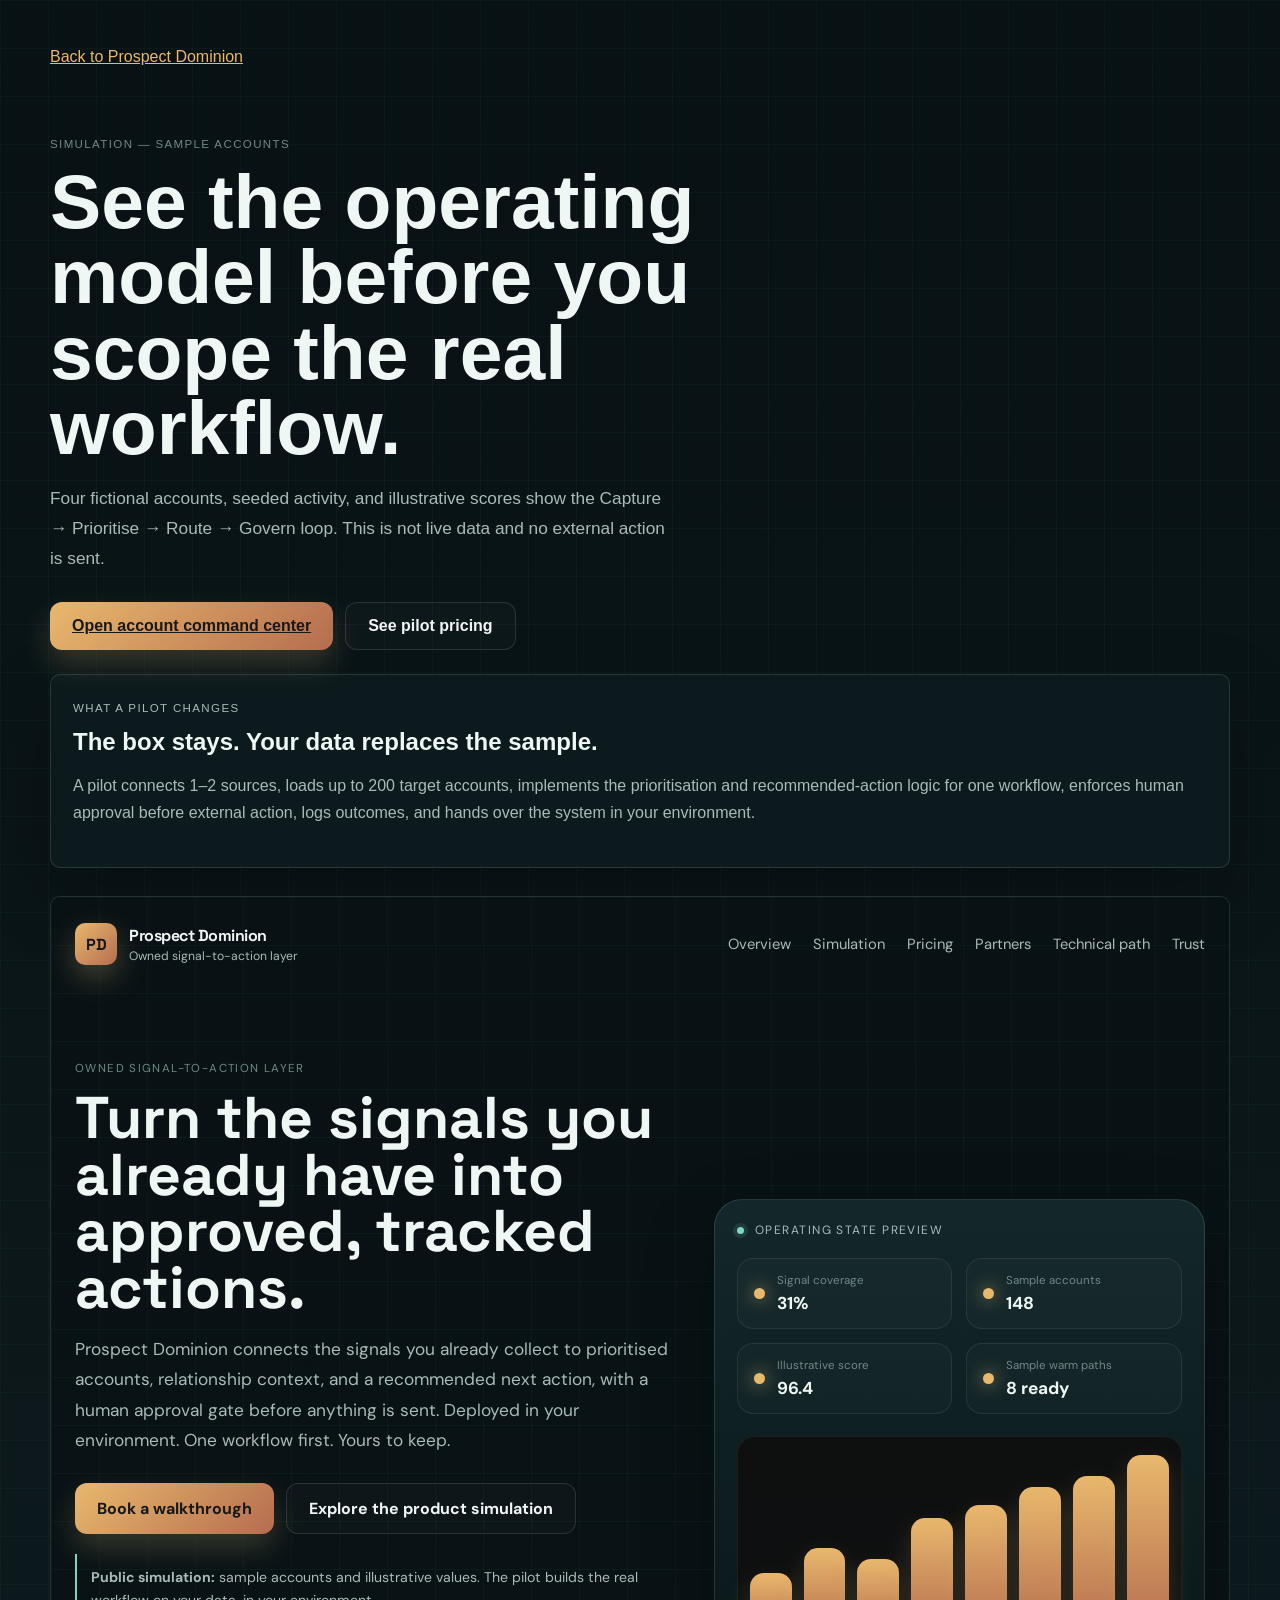
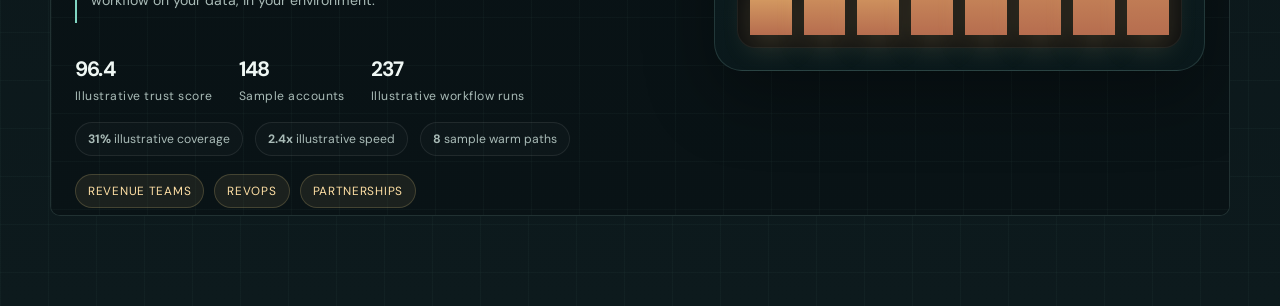
==== demo/demo/index.html @ 32a1945a "feat: align public product with founding pilot" ====
<!doctype html>
<html lang="en">
  <head>
    <meta charset="utf-8" />
    <meta name="viewport" content="width=device-width, initial-scale=1" />
    <title>Prospect Dominion | Simulation</title>
    <meta name="description" content="Prospect Dominion product simulation with sample accounts." />
    <link rel="icon" href="../favicon.svg" type="image/svg+xml" />
    <link rel="stylesheet" href="../styles.css" />
  </head>
  <body>
    <main class="container simulation-page">
      <a class="back-link" href="../index.html">Back to Prospect Dominion</a>
      <p class="eyebrow">Simulation — sample accounts</p>
      <h1>See the operating model before you scope the real workflow.</h1>
      <p class="lede">Four fictional accounts, seeded activity, and illustrative scores show the Capture → Prioritise → Route → Govern loop. This is not live data and no external action is sent.</p>
      <div class="simulation-actions">
        <a class="primary-btn" href="../index.html#demo">Open account command center</a>
        <a class="secondary-btn footer-link" href="../pricing/">See pilot pricing</a>
      </div>
      <section class="panel simulation-note-panel">
        <p class="feature-label">What a pilot changes</p>
        <h2>The box stays. Your data replaces the sample.</h2>
        <p>A pilot connects 1–2 sources, loads up to 200 target accounts, implements the prioritisation and recommended-action logic for one workflow, enforces human approval before external action, logs outcomes, and hands over the system in your environment.</p>
      </section>
      <iframe class="simulation-frame" title="Prospect Dominion account command center simulation" src="../index.html#demo"></iframe>
    </main>
  </body>
</html>
---- demo/styles.css ----
:root {
  --bg: #081114;
  --bg-soft: #0d1a1d;
  --panel: rgba(13, 28, 31, 0.88);
  --panel-strong: #14282b;
  --panel-border: rgba(159, 215, 204, 0.16);
  --text: #eff7f4;
  --muted: #a9bbb7;
  --muted-2: #6f8985;
  --accent: #e8b86d;
  --accent-2: #ffe0a5;
  --primary: #b66d4f;
  --warning: #e8b86d;
  --danger: #e68170;
  --teal: #80d5c2;
  --shadow: 0 28px 70px rgba(0, 0, 0, 0.32);
}

* {
  box-sizing: border-box;
}

html {
  scroll-behavior: smooth;
}

@media (prefers-reduced-motion: reduce) {
  *,
  *::before,
  *::after {
    scroll-behavior: auto !important;
    transition-duration: 0.01ms !important;
    animation-duration: 0.01ms !important;
  }
}

body {
  margin: 0;
  font-family: "DM Sans", sans-serif;
  background:
    linear-gradient(rgba(128, 213, 194, 0.035) 1px, transparent 1px),
    linear-gradient(90deg, rgba(128, 213, 194, 0.035) 1px, transparent 1px),
    linear-gradient(180deg, #081114 0%, #0d1a1d 100%);
  background-size: 48px 48px, 48px 48px, auto;
  color: var(--text);
}

img {
  max-width: 100%;
}

button, input, textarea, select {
  font: inherit;
}

button {
  cursor: pointer;
}

:focus-visible {
  outline: 2px solid var(--teal);
  outline-offset: 3px;
}

.container {
  width: min(1180px, calc(100% - 48px));
  margin: 0 auto;
}

.page-shell {
  position: relative;
  overflow: hidden;
}

.topbar {
  position: relative;
  z-index: 1;
  display: flex;
  justify-content: space-between;
  align-items: center;
  padding-top: 26px;
  padding-bottom: 8px;
}

.brand-wrap {
  display: inline-flex;
  align-items: center;
  gap: 12px;
}

.brand-mark {
  display: grid;
  place-items: center;
  width: 42px;
  height: 42px;
  border-radius: 10px;
  font-family: "Space Grotesk", sans-serif;
  font-weight: 800;
  color: #181818;
  background: linear-gradient(135deg, var(--accent), var(--primary));
  box-shadow: 0 12px 30px rgba(232, 204, 132, 0.28);
}

.brand-name {
  font-family: "Space Grotesk", sans-serif;
  font-weight: 700;
  letter-spacing: -0.03em;
}

.brand-subtitle {
  color: var(--muted);
  font-size: 0.76rem;
  margin-top: 2px;
}

.nav {
  display: flex;
  gap: 22px;
  align-items: center;
}

.nav a {
  color: var(--muted);
  text-decoration: none;
  font-size: 0.92rem;
  transition: color 0.15s ease;
}

.nav a:hover {
  color: var(--text);
}

.hero-content {
  position: relative;
  z-index: 1;
  display: grid;
  grid-template-columns: 1.1fr 0.9fr;
  gap: 38px;
  align-items: center;
  padding-top: 88px;
  padding-bottom: 20px;
}

.eyebrow,
.feature-label {
  margin: 0;
  text-transform: uppercase;
  letter-spacing: 0.12em;
  font-size: 0.72rem;
  color: var(--muted-2);
}

.hero-copy h1 {
  margin: 14px 0 18px;
  font-size: clamp(3rem, 5vw, 5.2rem);
  line-height: 0.96;
  font-family: "Space Grotesk", sans-serif;
  letter-spacing: 0;
  max-width: 680px;
}

.lede {
  max-width: 620px;
  margin: 0;
  color: var(--muted);
  font-size: 1.08rem;
  line-height: 1.75;
}

.cta-row {
  display: flex;
  flex-wrap: wrap;
  gap: 12px;
  margin-top: 28px;
}

.primary-btn,
.secondary-btn {
  display: inline-flex;
  align-items: center;
  justify-content: center;
  border-radius: 12px;
  padding: 14px 22px;
  font-weight: 700;
  transition: transform 0.15s ease, box-shadow 0.15s ease;
}

.primary-btn {
  background: linear-gradient(135deg, var(--accent), var(--primary));
  color: #181818;
  border: none;
  box-shadow: 0 14px 30px rgba(232, 204, 132, 0.2);
}

.secondary-btn {
  background: rgba(255, 255, 255, 0.02);
  color: var(--text);
  border: 1px solid rgba(255,255,255,0.12);
}

.primary-btn:hover,
.secondary-btn:hover {
  transform: translateY(-2px);
}

.trust-strip {
  display: flex;
  flex-wrap: wrap;
  gap: 26px;
  margin-top: 32px;
}

.trust-strip div {
  display: flex;
  flex-direction: column;
  gap: 6px;
}

.trust-strip strong {
  font-size: 1.3rem;
  letter-spacing: -0.04em;
}

.trust-strip span {
  color: var(--muted);
  font-size: 0.76rem;
  letter-spacing: 0.04em;
}

.proof-strip {
  display: flex;
  flex-wrap: wrap;
  gap: 12px;
  margin-top: 18px;
}

.proof-strip span {
  padding: 8px 12px;
  border-radius: 999px;
  border: 1px solid rgba(255,255,255,0.08);
  background: rgba(255,255,255,0.02);
  color: var(--muted);
  font-size: 0.76rem;
}

.buyer-badges {
  display: flex;
  flex-wrap: wrap;
  gap: 10px;
  margin-top: 18px;
}

.buyer-badges span {
  display: inline-flex;
  align-items: center;
  border-radius: 999px;
  border: 1px solid rgba(232, 204, 132, 0.2);
  background: rgba(232, 204, 132, 0.08);
  padding: 8px 12px;
  color: var(--accent-2);
  font-size: 0.74rem;
  letter-spacing: 0.06em;
  text-transform: uppercase;
}

.hero-card {
  background: linear-gradient(180deg, rgba(20, 40, 43, 0.96), rgba(10, 25, 28, 0.96));
  border: 1px solid var(--panel-border);
  border-radius: 28px;
  padding: 22px;
  box-shadow: var(--shadow);
}

.card-topline {
  color: var(--muted);
  font-size: 0.75rem;
  letter-spacing: 0.12em;
  text-transform: uppercase;
}

.live-indicator {
  display: inline-block;
  width: 7px;
  height: 7px;
  margin-right: 7px;
  border-radius: 50%;
  background: var(--teal);
  box-shadow: 0 0 0 4px rgba(128, 213, 194, 0.12);
}

.status-grid {
  display: grid;
  grid-template-columns: repeat(2, minmax(0, 1fr));
  gap: 14px;
  margin-top: 20px;
}

.mini-stat {
  display: flex;
  align-items: center;
  gap: 12px;
  padding: 14px 16px;
  background: rgba(255, 255, 255, 0.02);
  border: 1px solid rgba(255,255,255,0.08);
  border-radius: 16px;
}

.mini-stat label {
  display: block;
  color: var(--muted-2);
  font-size: 0.72rem;
  margin-bottom: 4px;
}

.mini-stat strong {
  font-size: 1.08rem;
}

.dot {
  width: 11px;
  height: 11px;
  border-radius: 50%;
  display: inline-block;
  box-shadow: 0 0 18px rgba(232, 204, 132, 0.8);
}

.dot.ready { background: var(--accent); }
.dot.warn { background: var(--warning); }

.chart-box {
  margin-top: 22px;
  background: rgba(15, 15, 15, 0.9);
  border: 1px solid rgba(255,255,255,0.06);
  border-radius: 18px;
  padding: 18px 12px 12px;
}

.bars {
  height: 180px;
  display: grid;
  grid-template-columns: repeat(8, minmax(0, 1fr));
  align-items: end;
  gap: 12px;
}

.bar {
  display: block;
  border-radius: 14px 14px 0 0;
  background: linear-gradient(180deg, var(--accent), var(--primary));
  box-shadow: 0 12px 28px rgba(232, 204, 132, 0.18);
}

.main-stack {
  padding-top: 18px;
  padding-bottom: 54px;
}

.section-header {
  margin-top: 36px;
  margin-bottom: 18px;
}

.section-title {
  margin: 12px 0 0;
  font-size: clamp(2rem, 3vw, 3rem);
  font-family: "Space Grotesk", sans-serif;
  letter-spacing: 0;
}

.feature-grid {
  display: grid;
  grid-template-columns: repeat(3, minmax(0, 1fr));
  gap: 18px;
}

.feature-card,
.panel,
.demo-panel,
.results-banner,
.detail-card,
.account-card,
.account-sidebar,
.account-detail {
  background: var(--panel);
  border: 1px solid var(--panel-border);
  border-radius: 10px;
  box-shadow: var(--shadow);
}

.feature-card {
  padding: 26px 22px;
}

.feature-card h3 {
  margin: 12px 0 10px;
  font-size: 1.5rem;
  line-height: 1.25;
  letter-spacing: 0;
}

.feature-card p {
  margin: 0;
  color: var(--muted);
  line-height: 1.75;
}

.split-panel {
  margin-top: 24px;
  display: grid;
  grid-template-columns: 1.08fr 0.92fr;
  gap: 18px;
}

.panel {
  padding: 24px 22px;
}

.panel h3 {
  margin: 10px 0 18px;
  font-size: 1.8rem;
  font-family: "Space Grotesk", sans-serif;
  letter-spacing: 0;
}

.list-stack {
  display: flex;
  flex-direction: column;
  gap: 14px;
}

.list-item {
  display: flex;
  align-items: center;
  gap: 12px;
  color: var(--muted);
  line-height: 1.7;
}

.panel-alt {
  background: linear-gradient(180deg, rgba(36,36,36,0.95), rgba(18,18,18,0.92));
}

.panel-alt ul {
  margin: 0;
  padding-left: 18px;
  color: var(--muted);
  line-height: 2;
}

.results-banner {
  margin-top: 24px;
  display: grid;
  grid-template-columns: repeat(3, minmax(0, 1fr));
  gap: 12px;
  padding: 20px 22px;
}

.results-banner > div {
  padding: 10px 14px;
  border-radius: 16px;
  background: rgba(255,255,255,0.02);
  border: 1px solid rgba(255,255,255,0.06);
}

.results-banner strong {
  display: block;
  margin-top: 8px;
  font-size: clamp(1.8rem, 2vw, 2.4rem);
  letter-spacing: -0.05em;
}

.dark {
  color: var(--muted-2);
}

.pipeline-section {
  margin-top: 30px;
}

.compact-header {
  margin-top: 0;
}

.pipeline-grid {
  display: grid;
  grid-template-columns: repeat(4, minmax(0, 1fr));
  gap: 18px;
  margin-top: 18px;
}

.pipeline-card {
  background: rgba(255,255,255,0.02);
  border: 1px solid rgba(255,255,255,0.08);
  border-radius: 20px;
  padding: 18px;
}

.pipeline-step {
  display: inline-block;
  margin-bottom: 12px;
  color: var(--accent);
  font-weight: 800;
  letter-spacing: 0.08em;
}

.pipeline-card h3 {
  margin: 0 0 12px;
  font-size: 1.2rem;
}

.pipeline-card p {
  margin: 0;
  color: var(--muted);
  line-height: 1.7;
}

.outcome-section {
  margin-top: 34px;
}

.outcome-grid {
  display: grid;
  grid-template-columns: repeat(3, minmax(0, 1fr));
  gap: 18px;
}

.outcome-card {
  padding: 22px;
  border-top: 2px solid var(--teal);
  background: rgba(128, 213, 194, 0.045);
}

.outcome-card span {
  color: var(--accent);
  font-family: "Space Grotesk", sans-serif;
  font-weight: 700;
}

.outcome-card h3 {
  margin: 18px 0 10px;
  font-family: "Space Grotesk", sans-serif;
}

.outcome-card p {
  margin: 0;
  color: var(--muted);
  line-height: 1.7;
}

.deployment-panel {
  display: grid;
  grid-template-columns: 1fr 1fr;
  gap: 28px;
  align-items: end;
  margin-top: 34px;
  padding: 26px 22px;
  border: 1px solid rgba(232, 184, 109, 0.22);
  border-radius: 10px;
  background: linear-gradient(135deg, rgba(232, 184, 109, 0.08), rgba(128, 213, 194, 0.04));
}

.deployment-copy {
  max-width: 580px;
  color: var(--muted);
  line-height: 1.7;
}

.deployment-options {
  display: grid;
  grid-template-columns: repeat(3, minmax(0, 1fr));
  gap: 8px;
}

.deployment-options div {
  display: flex;
  flex-direction: column;
  gap: 7px;
  padding: 14px 12px;
  border-left: 2px solid var(--accent);
  background: rgba(5, 17, 19, 0.4);
}

.deployment-options strong {
  font-family: "Space Grotesk", sans-serif;
}

.deployment-options span {
  color: var(--muted-2);
  font-size: 0.76rem;
}

.demo-panel {
  margin-top: 24px;
  padding: 26px;
  border-color: rgba(128, 213, 194, 0.24);
}

.demo-copy h3 {
  margin: 8px 0 18px;
  font-size: 1.9rem;
  font-family: "Space Grotesk", sans-serif;
  letter-spacing: 0;
}

.demo-caption {
  margin: -10px 0 18px;
  color: var(--muted-2);
  font-size: 0.82rem;
}

.scenario-chips {
  display: flex;
  flex-wrap: wrap;
  gap: 10px;
  margin-bottom: 16px;
}

.scenario-chip {
  border: 1px solid rgba(255,255,255,0.08);
  background: rgba(255,255,255,0.02);
  color: var(--muted);
  border-radius: 999px;
  padding: 8px 14px;
}

.scenario-chip.active {
  background: rgba(232, 204, 132, 0.12);
  color: var(--text);
  border-color: rgba(232, 204, 132, 0.34);
}

.demo-shell {
  display: grid;
  grid-template-columns: 310px 1fr;
  gap: 18px;
  min-height: 620px;
}

.account-sidebar,
.account-detail {
  background: rgba(15, 15, 15, 0.9);
  border: 1px solid rgba(255,255,255,0.06);
  padding: 20px;
}

.sidebar-header,
.detail-header,
.timeline-header,
.action-row {
  display: flex;
  justify-content: space-between;
  align-items: center;
  gap: 10px;
}

.sidebar-actions,
.queue-filters {
  display: flex;
  gap: 8px;
}

.queue-search,
.queue-filters select {
  width: 100%;
  border: 1px solid rgba(159, 215, 204, 0.16);
  border-radius: 8px;
  padding: 9px 10px;
  color: var(--text);
  background: rgba(5, 17, 19, 0.72);
}

.queue-search {
  margin-top: 16px;
}

.queue-filters {
  margin-top: 8px;
}

.queue-filters select {
  min-width: 0;
}

.sidebar-button {
  border-radius: 10px;
  border: 1px solid rgba(255,255,255,0.08);
  background: rgba(255,255,255,0.02);
  color: var(--text);
  padding: 8px 12px;
}

.account-list {
  display: flex;
  flex-direction: column;
  gap: 12px;
  margin-top: 18px;
}

.account-card {
  background: rgba(255,255,255,0.02);
  border: 1px solid rgba(255,255,255,0.06);
  border-radius: 18px;
  padding: 14px 12px;
  transition: border-color 0.15s ease, transform 0.15s ease;
}

.account-card:hover {
  border-color: rgba(128, 213, 194, 0.45);
}

.compare-button {
  border: 0;
  padding: 0;
  color: var(--teal);
  background: transparent;
  font-size: inherit;
  text-decoration: underline;
}

.account-card.active {
  border-color: var(--teal);
  box-shadow: inset 3px 0 0 var(--teal);
  transform: translateY(-1px);
}

.account-card-header,
.card-meta {
  display: flex;
  justify-content: space-between;
  align-items: center;
  gap: 8px;
}

.account-card h5 {
  margin: 0;
  font-size: 1rem;
}

.account-card p {
  margin: 8px 0 0;
  color: var(--muted);
  font-size: 0.84rem;
}

.card-meta {
  margin-top: 12px;
  color: var(--muted-2);
  font-size: 0.72rem;
  text-transform: uppercase;
  letter-spacing: 0.08em;
}

.score-pill,
.status-badge {
  display: inline-flex;
  align-items: center;
  justify-content: center;
  min-width: 54px;
  height: 30px;
  padding: 0 10px;
  border-radius: 999px;
  background: rgba(232, 204, 132, 0.12);
  color: var(--accent-2);
  font-weight: 700;
  border: 1px solid rgba(232, 204, 132, 0.24);
}

.status-badge {
  background: rgba(232, 204, 132, 0.08);
  color: var(--accent-2);
}

.detail-header {
  margin-bottom: 22px;
}

.detail-header h4 {
  margin: 8px 0 0;
  font-size: clamp(1.7rem, 2vw, 2.4rem);
  font-family: "Space Grotesk", sans-serif;
  letter-spacing: 0;
}

.detail-grid {
  display: grid;
  grid-template-columns: 1fr 1fr;
  gap: 16px;
}

.detail-card {
  background: rgba(255,255,255,0.02);
  border: 1px solid rgba(255,255,255,0.06);
  border-radius: 18px;
  padding: 16px;
}

.mini-label {
  margin: 0 0 14px;
  text-transform: uppercase;
  letter-spacing: 0.12em;
  font-size: 0.68rem;
  color: var(--muted-2);
}

.summary-row {
  display: flex;
  justify-content: space-between;
  gap: 10px;
  padding: 9px 0;
  border-bottom: 1px solid rgba(255,255,255,0.04);
  color: var(--muted);
}

.summary-row strong {
  color: var(--text);
  font-weight: 600;
  text-align: right;
}

.score-explanation {
  margin-top: 14px;
  padding: 10px 12px;
  border-left: 2px solid var(--accent);
  color: var(--muted);
  background: rgba(232, 184, 109, 0.06);
  font-size: 0.82rem;
  line-height: 1.5;
}

.score-factors {
  display: flex;
  flex-wrap: wrap;
  gap: 6px 16px;
  margin: 12px 0 0;
  padding: 0 0 0 16px;
  color: var(--muted-2);
  font-size: 0.78rem;
}

.relationship-map {
  display: flex;
  flex-direction: column;
  gap: 10px;
}

.relationship-node {
  display: flex;
  justify-content: space-between;
  align-items: center;
  gap: 12px;
  background: rgba(255,255,255,0.02);
  border-radius: 12px;
  padding: 10px 12px;
  color: var(--muted);
}

.relationship-node strong {
  color: var(--text);
}

.action-card {
  margin-top: 16px;
}

.compare-bar,
.guide-strip {
  display: flex;
  justify-content: space-between;
  align-items: center;
  gap: 16px;
  border: 1px solid rgba(128, 213, 194, 0.16);
  border-radius: 10px;
  padding: 12px 14px;
  color: var(--muted);
  background: rgba(128, 213, 194, 0.045);
}

.compare-bar {
  margin-top: 16px;
  font-size: 0.84rem;
}

.guide-strip {
  margin: 18px 0;
}

.guide-strip > div {
  display: flex;
  align-items: baseline;
  flex-wrap: wrap;
  gap: 8px;
}

.guide-step {
  color: var(--accent);
  font-family: "Space Grotesk", sans-serif;
  font-weight: 700;
}

.guide-strip strong {
  color: var(--text);
}

.guide-button {
  flex: 0 0 auto;
  padding: 9px 12px;
}

.action-feedback {
  margin-top: 16px;
  padding: 11px 13px;
  border-left: 2px solid var(--teal);
  background: rgba(128, 213, 194, 0.06);
  color: var(--muted);
  font-size: 0.86rem;
}

.action-row h5 {
  margin: 8px 0 0;
  font-size: 1.2rem;
}

.action-controls {
  display: flex;
  gap: 8px;
}

.action-controls button:disabled {
  cursor: not-allowed;
  opacity: 0.4;
}

.short-btn {
  padding: 10px 16px;
}

.action-grid {
  display: flex;
  flex-wrap: wrap;
  gap: 10px;
  margin-top: 18px;
}

.action-button {
  border-radius: 10px;
  border: 1px solid rgba(255,255,255,0.08);
  background: rgba(255,255,255,0.02);
  color: var(--text);
  padding: 10px 12px;
}

.timeline-card {
  margin-top: 16px;
}

.activity-feed {
  display: flex;
  flex-direction: column;
  gap: 10px;
  margin-top: 14px;
}

.activity-item {
  display: flex;
  align-items: flex-start;
  gap: 10px;
  color: var(--muted);
  line-height: 1.6;
}

.activity-item .time {
  color: var(--muted-2);
  min-width: 58px;
  font-size: 0.72rem;
}

.activity-item .bullet {
  width: 7px;
  height: 7px;
  border-radius: 50%;
  background: var(--teal);
  margin-top: 8px;
}

.final-cta {
  margin-top: 30px;
  padding-bottom: 10px;
}

.cta-panel {
  display: flex;
  justify-content: space-between;
  align-items: center;
  gap: 20px;
  background: linear-gradient(135deg, rgba(232, 204, 132, 0.1), rgba(154, 118, 47, 0.1));
  border: 1px solid rgba(232, 204, 132, 0.2);
  border-radius: 24px;
  padding: 24px 22px;
}

.cta-panel h3 {
  margin: 10px 0 0;
  font-size: clamp(1.8rem, 3vw, 2.4rem);
  letter-spacing: -0.04em;
}

.cta-panel-actions {
  display: flex;
  flex-wrap: wrap;
  gap: 10px;
}

.footer-link {
  text-decoration: none;
}

.footer {
  display: flex;
  justify-content: space-between;
  align-items: center;
  padding: 24px 0 52px;
  color: var(--muted);
  font-size: 0.92rem;
}

.footer-note {
  color: var(--muted-2);
}

.skip-link {
  position: absolute;
  left: 16px;
  top: 12px;
  z-index: 10;
  padding: 10px 14px;
  border-radius: 8px;
  color: #181818;
  background: var(--accent-2);
  transform: translateY(-150%);
}

.skip-link:focus {
  transform: translateY(0);
}

.demo-dialog {
  width: min(520px, calc(100% - 32px));
  border: 1px solid var(--panel-border);
  border-radius: 18px;
  padding: 28px;
  color: var(--text);
  background: rgba(24,24,24,0.98);
  box-shadow: var(--shadow);
}

.demo-dialog::backdrop {
  background: rgba(2, 8, 13, 0.78);
}

.demo-dialog h2 {
  margin: 10px 0;
  font-family: "Space Grotesk", sans-serif;
}

.demo-dialog p:not(.feature-label) {
  color: var(--muted);
  line-height: 1.7;
}

.walkthrough-form {
  display: grid;
  gap: 8px;
  margin-top: 20px;
}

.walkthrough-form label {
  color: var(--muted);
  font-size: 0.82rem;
}

.walkthrough-form input {
  width: 100%;
  border: 1px solid rgba(159, 215, 204, 0.2);
  border-radius: 8px;
  padding: 11px 12px;
  color: var(--text);
  background: rgba(5, 17, 19, 0.72);
}

.walkthrough-form select {
  width: 100%;
  border: 1px solid rgba(159, 215, 204, 0.2);
  border-radius: 8px;
  padding: 11px 12px;
  color: var(--text);
  background: rgba(5, 17, 19, 0.72);
}

.walkthrough-form input:focus {
  outline: 2px solid var(--teal);
  outline-offset: 2px;
}

.form-status {
  min-height: 24px;
  margin: 4px 0 0;
  color: var(--teal) !important;
  font-size: 0.86rem;
}

.form-note {
  margin: 4px 0 0;
  color: var(--muted-2) !important;
  font-size: 0.76rem;
  line-height: 1.5;
}

.dialog-close {
  float: right;
  border: 0;
  color: var(--muted);
  background: transparent;
  font-size: 1.7rem;
  cursor: pointer;
}

.dialog-actions {
  display: flex;
  flex-wrap: wrap;
  gap: 10px;
  margin-top: 22px;
}

.dialog-link {
  display: inline-flex;
  align-items: center;
  text-decoration: none;
}

.tester-page {
  padding: 48px 0 80px;
}

.commercial-page,
.simulation-page {
  padding: 48px 0 90px;
}

.commercial-page h1,
.simulation-page h1 {
  max-width: 840px;
  margin: 14px 0 18px;
  font-size: clamp(2.8rem, 6vw, 5rem);
  line-height: 0.98;
  font-family: "Space Grotesk", sans-serif;
}

.price-grid,
.partner-grid {
  display: grid;
  grid-template-columns: repeat(3, minmax(0, 1fr));
  gap: 18px;
  margin-top: 36px;
}

.price-card {
  display: flex;
  flex-direction: column;
  gap: 12px;
  padding: 24px 22px;
  border: 1px solid var(--panel-border);
  border-radius: 10px;
  background: var(--panel);
}

.price-card h2 {
  margin: 0;
  font-family: "Space Grotesk", sans-serif;
}

.price-card p {
  color: var(--muted);
  line-height: 1.65;
}

.price-card .primary-btn,
.price-card .secondary-btn {
  margin-top: auto;
}

.price-meta {
  margin: -4px 0 0;
  color: var(--accent-2) !important;
  font-size: 0.86rem;
}

.price-card ul {
  min-height: 142px;
  margin: 0;
  padding-left: 18px;
  color: var(--muted);
  line-height: 1.9;
}

.featured-price {
  border-color: var(--teal);
  box-shadow: inset 0 3px 0 var(--teal);
}

.commercial-note,
.partner-hero,
.simulation-note-panel {
  margin-top: 24px;
  padding: 24px 22px;
}

.commercial-note h2,
.partner-hero h2,
.simulation-note-panel h2 {
  margin: 10px 0;
  font-family: "Space Grotesk", sans-serif;
}

.commercial-note p,
.partner-hero p,
.simulation-note-panel p {
  color: var(--muted);
  line-height: 1.7;
}

.simulation-actions {
  display: flex;
  flex-wrap: wrap;
  gap: 12px;
  margin-top: 28px;
}

.simulation-frame {
  display: block;
  width: 100%;
  min-height: 920px;
  margin-top: 28px;
  border: 1px solid var(--panel-border);
  border-radius: 10px;
  background: var(--bg);
}

.section-lede {
  max-width: 720px;
  margin: 14px 0 0;
  color: var(--muted);
  line-height: 1.7;
}

.simulation-note {
  max-width: 680px;
  margin: 20px 0 0;
  padding: 12px 14px;
  border-left: 2px solid var(--teal);
  color: var(--muted);
  font-size: 0.88rem;
  line-height: 1.6;
}

.tester-page h1 {
  max-width: 760px;
  margin: 14px 0 18px;
  font-size: clamp(2.4rem, 6vw, 4.6rem);
  line-height: 1;
  letter-spacing: -0.06em;
}

.back-link {
  display: inline-block;
  margin-bottom: 72px;
  color: var(--accent);
}

.tester-grid {
  display: grid;
  grid-template-columns: repeat(2, minmax(0, 1fr));
  gap: 18px;
  margin-top: 34px;
}

.tester-grid h2 {
  margin: 12px 0;
}

.tester-notes h2 {
  margin: 10px 0 16px;
  font-family: "Space Grotesk", sans-serif;
  letter-spacing: 0;
}

@media (max-width: 900px) {
  .hero-content,
  .feature-grid,
  .split-panel,
  .detail-grid,
  .demo-grid,
  .tester-grid,
  .demo-shell {
    grid-template-columns: 1fr;
  }

  .results-banner {
    grid-template-columns: 1fr;
  }

  .outcome-grid {
    grid-template-columns: 1fr;
  }

  .price-grid,
  .partner-grid,
  .deployment-panel {
    grid-template-columns: 1fr;
  }

  .deployment-panel {
    grid-template-columns: 1fr;
  }

  .topbar {
    flex-direction: column;
    align-items: flex-start;
    gap: 16px;
  }

  .nav {
    flex-wrap: wrap;
  }
}

@media (max-width: 560px) {
  .container {
    width: min(100% - 28px, 1180px);
  }

  .hero-content {
    padding-top: 60px;
  }

  .cta-row {
    flex-direction: column;
  }

  .primary-btn,
  .secondary-btn {
    width: 100%;
  }

  .status-grid {
    grid-template-columns: 1fr;
  }
}

.inline-button {
  display: inline-flex;
  margin-top: 20px;
  text-decoration: none;
}

pre {
  overflow-x: auto;
  margin-top: 24px;
  padding: 16px;
  border-radius: 10px;
  color: var(--accent-2);
  background: rgba(3, 10, 15, 0.8);
}

.tester-notes {
  margin-top: 18px;
}

@media (max-width: 700px) {
  .tester-grid {
    grid-template-columns: 1fr;
  }
}

@media (max-width: 980px) {
  .hero-content,
  .feature-grid,
  .split-panel,
  .demo-grid {
    grid-template-columns: 1fr;
  }

  .nav {
    display: none;
  }

  .meta-row {
    gap: 14px 20px;
  }

  .hero-content {
    padding-top: 56px;
  }
}
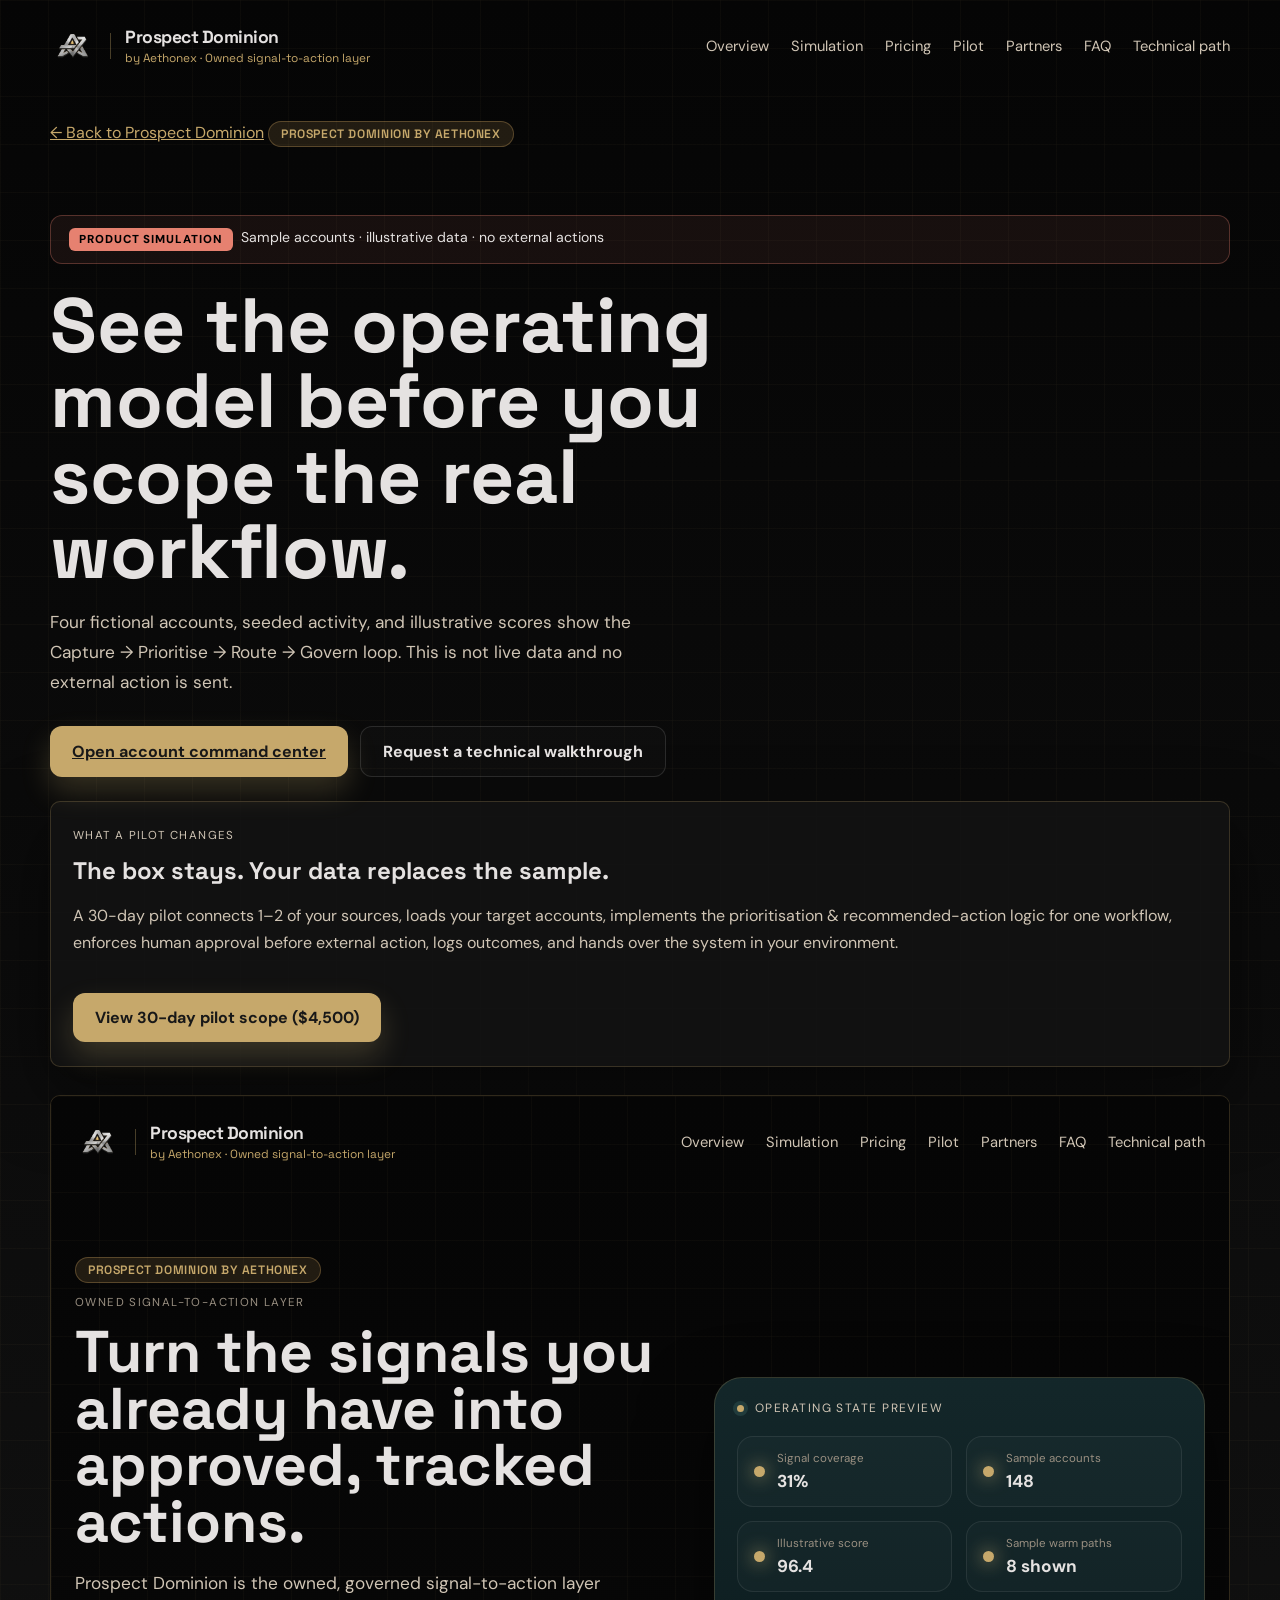
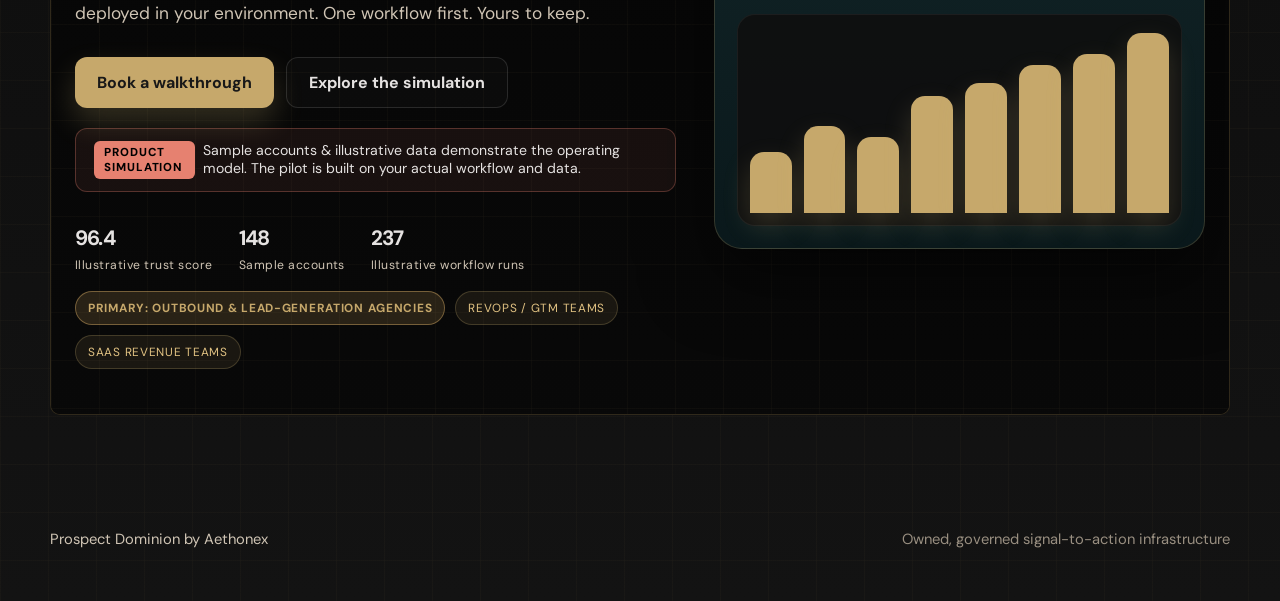
==== commit 8c5fd329: "Update Prospect Dominion by Aethonex UI/UX, CNAME, /pilot page, and logo" ====
--- a/demo/demo/index.html
+++ b/demo/demo/index.html
@@ -3,27 +3,110 @@
   <head>
     <meta charset="utf-8" />
     <meta name="viewport" content="width=device-width, initial-scale=1" />
-    <title>Prospect Dominion | Simulation</title>
-    <meta name="description" content="Prospect Dominion product simulation with sample accounts." />
+    <title>Prospect Dominion | Product Simulation</title>
+    <meta name="description" content="Prospect Dominion by Aethonex product simulation with sample accounts." />
+    <meta property="og:title" content="Prospect Dominion by Aethonex | Product Simulation" />
+    <meta property="og:url" content="https://dominion.aethonex.com/demo/" />
     <link rel="icon" href="../favicon.svg" type="image/svg+xml" />
+    <link rel="preconnect" href="https://fonts.googleapis.com" />
+    <link rel="preconnect" href="https://fonts.gstatic.com" crossorigin />
+    <link href="https://fonts.googleapis.com/css2?family=DM+Sans:wght@400;500;600;700&family=Space+Grotesk:wght@500;600;700;800&display=swap" rel="stylesheet" />
     <link rel="stylesheet" href="../styles.css" />
   </head>
   <body>
-    <main class="container simulation-page">
-      <a class="back-link" href="../index.html">Back to Prospect Dominion</a>
-      <p class="eyebrow">Simulation — sample accounts</p>
-      <h1>See the operating model before you scope the real workflow.</h1>
-      <p class="lede">Four fictional accounts, seeded activity, and illustrative scores show the Capture → Prioritise → Route → Govern loop. This is not live data and no external action is sent.</p>
-      <div class="simulation-actions">
-        <a class="primary-btn" href="../index.html#demo">Open account command center</a>
-        <a class="secondary-btn footer-link" href="../pricing/">See pilot pricing</a>
-      </div>
-      <section class="panel simulation-note-panel">
-        <p class="feature-label">What a pilot changes</p>
-        <h2>The box stays. Your data replaces the sample.</h2>
-        <p>A pilot connects 1–2 sources, loads up to 200 target accounts, implements the prioritisation and recommended-action logic for one workflow, enforces human approval before external action, logs outcomes, and hands over the system in your environment.</p>
-      </section>
-      <iframe class="simulation-frame" title="Prospect Dominion account command center simulation" src="../index.html#demo"></iframe>
-    </main>
+    <div class="page-shell">
+      <header class="topbar container">
+        <div class="brand-wrap" aria-label="Prospect Dominion home">
+          <img src="../logo-new.png" alt="Aethonex" class="brand-logo-img" />
+          <div class="brand-divider"></div>
+          <div>
+            <div class="brand-name">Prospect Dominion</div>
+            <div class="brand-subtitle">by Aethonex · Owned signal-to-action layer</div>
+          </div>
+        </div>
+
+        <nav class="nav" aria-label="Main navigation">
+          <a href="../index.html">Overview</a>
+          <a href="./" class="active">Simulation</a>
+          <a href="../pricing/">Pricing</a>
+          <a href="../pilot/">Pilot</a>
+          <a href="../partners/">Partners</a>
+          <a href="../faq/">FAQ</a>
+          <a href="../tester.html">Technical path</a>
+        </nav>
+      </header>
+
+      <main class="container simulation-page">
+        <a class="back-link" href="../index.html">← Back to Prospect Dominion</a>
+        <div class="parent-tag">Prospect Dominion by Aethonex</div>
+
+        <!-- SIMULATION BADGE -->
+        <div class="simulation-badge-bar">
+          <div style="display: flex; items-center; gap: 8px;">
+            <span class="simulation-pill">PRODUCT SIMULATION</span>
+            <span>Sample accounts · illustrative data · no external actions</span>
+          </div>
+        </div>
+
+        <h1>See the operating model before you scope the real workflow.</h1>
+        <p class="lede">Four fictional accounts, seeded activity, and illustrative scores show the Capture → Prioritise → Route → Govern loop. This is not live data and no external action is sent.</p>
+        
+        <div class="simulation-actions" style="margin-bottom: 24px;">
+          <a class="primary-btn" href="../index.html#demo">Open account command center</a>
+          <button class="secondary-btn book-walkthrough-btn" type="button">Request a technical walkthrough</button>
+        </div>
+
+        <section class="panel simulation-note-panel" style="margin-bottom: 24px;">
+          <p class="feature-label">What a pilot changes</p>
+          <h2>The box stays. Your data replaces the sample.</h2>
+          <p>A 30-day pilot connects 1–2 of your sources, loads your target accounts, implements the prioritisation &amp; recommended-action logic for one workflow, enforces human approval before external action, logs outcomes, and hands over the system in your environment.</p>
+          <div style="margin-top: 16px;">
+            <a class="inline-button primary-btn" href="../pilot/">View 30-day pilot scope ($4,500)</a>
+          </div>
+        </section>
+
+        <iframe class="simulation-frame" title="Prospect Dominion account command center simulation" src="../index.html#demo"></iframe>
+      </main>
+
+      <!-- Lead Capture Dialog -->
+      <dialog class="demo-dialog" id="demoDialog" aria-labelledby="dialogTitle">
+        <button class="dialog-close" id="closeDialog" type="button" aria-label="Close product walkthrough panel">&times;</button>
+        <p class="feature-label">Technical Walkthrough Request</p>
+        <h2 id="dialogTitle">Request a Technical Walkthrough</h2>
+        <p>Tell us about your team and where your signal-to-action handoff breaks today. We'll prepare a focused technical walkthrough.</p>
+        <form class="walkthrough-form" id="walkthroughForm">
+          <label for="requestName">Name</label>
+          <input id="requestName" name="name" autocomplete="name" required />
+          <label for="requestEmail">Work email</label>
+          <input id="requestEmail" name="email" type="email" autocomplete="email" required />
+          <label for="requestCompany">Company</label>
+          <input id="requestCompany" name="company" autocomplete="organization" required />
+          <label for="requestRole">Team or role</label>
+          <input id="requestRole" name="role" autocomplete="organization-title" required />
+          <label for="requestUseCase">What workflow are you interested in?</label>
+          <select id="requestUseCase" name="useCase" required>
+            <option value="">Choose primary workflow</option>
+            <option>Intent signals to warm outbound outreach</option>
+            <option>Account prioritisation &amp; routing</option>
+            <option>Churn risk detection to account review</option>
+            <option>Partner overlap co-sell orchestration</option>
+            <option>White-label agency deployment</option>
+          </select>
+          <label for="requestStack">Current stack / tools (Optional)</label>
+          <input id="requestStack" name="stack" placeholder="e.g. HubSpot, Apollo, Clay, N8N, Salesforce" />
+          <p class="form-note">Your context is used to shape a focused walkthrough. No customer data is required for this demo.</p>
+          <button class="primary-btn" type="submit">Submit walkthrough request</button>
+          <p class="form-status" id="formStatus" role="status" aria-live="polite"></p>
+        </form>
+      </dialog>
+
+      <footer class="container footer">
+        <div>Prospect Dominion by Aethonex</div>
+        <div class="footer-note">Owned, governed signal-to-action infrastructure</div>
+      </footer>
+    </div>
+
+    <script src="../config.js"></script>
+    <script src="../script.js"></script>
   </body>
 </html>
--- a/demo/styles.css
+++ b/demo/styles.css
@@ -1,19 +1,19 @@
 :root {
-  --bg: #081114;
-  --bg-soft: #0d1a1d;
-  --panel: rgba(13, 28, 31, 0.88);
-  --panel-strong: #14282b;
-  --panel-border: rgba(159, 215, 204, 0.16);
-  --text: #eff7f4;
-  --muted: #a9bbb7;
-  --muted-2: #6f8985;
-  --accent: #e8b86d;
-  --accent-2: #ffe0a5;
-  --primary: #b66d4f;
-  --warning: #e8b86d;
+  --bg: #050505;
+  --bg-soft: #131313;
+  --panel: rgba(19, 19, 19, 0.92);
+  --panel-strong: #1a1a17;
+  --panel-border: rgba(198, 168, 107, 0.22);
+  --text: #e5e2e1;
+  --muted: #d0c5b5;
+  --muted-2: #998f81;
+  --accent: #c6a86b;
+  --accent-2: #e2c383;
+  --primary: #c6a86b;
+  --warning: #c6a86b;
   --danger: #e68170;
-  --teal: #80d5c2;
-  --shadow: 0 28px 70px rgba(0, 0, 0, 0.32);
+  --teal: #c6a86b;
+  --shadow: 0 28px 70px rgba(0, 0, 0, 0.5);
 }
 
 * {
@@ -38,9 +38,9 @@
   margin: 0;
   font-family: "DM Sans", sans-serif;
   background:
-    linear-gradient(rgba(128, 213, 194, 0.035) 1px, transparent 1px),
-    linear-gradient(90deg, rgba(128, 213, 194, 0.035) 1px, transparent 1px),
-    linear-gradient(180deg, #081114 0%, #0d1a1d 100%);
+    linear-gradient(rgba(198, 168, 107, 0.035) 1px, transparent 1px),
+    linear-gradient(90deg, rgba(198, 168, 107, 0.035) 1px, transparent 1px),
+    linear-gradient(180deg, #050505 0%, #131313 100%);
   background-size: 48px 48px, 48px 48px, auto;
   color: var(--text);
 }
@@ -85,7 +85,19 @@
 .brand-wrap {
   display: inline-flex;
   align-items: center;
-  gap: 12px;
+  gap: 14px;
+}
+
+.brand-logo-img {
+  height: 36px;
+  width: auto;
+  object-fit: contain;
+}
+
+.brand-divider {
+  width: 1px;
+  height: 26px;
+  background: rgba(198, 168, 107, 0.35);
 }
 
 .brand-mark {
@@ -96,21 +108,23 @@
   border-radius: 10px;
   font-family: "Space Grotesk", sans-serif;
   font-weight: 800;
-  color: #181818;
-  background: linear-gradient(135deg, var(--accent), var(--primary));
-  box-shadow: 0 12px 30px rgba(232, 204, 132, 0.28);
+  color: #050505;
+  background: linear-gradient(135deg, var(--accent), var(--accent-2));
+  box-shadow: 0 12px 30px rgba(198, 168, 107, 0.28);
 }
 
 .brand-name {
   font-family: "Space Grotesk", sans-serif;
   font-weight: 700;
   letter-spacing: -0.03em;
+  font-size: 1.1rem;
 }
 
 .brand-subtitle {
-  color: var(--muted);
-  font-size: 0.76rem;
+  color: var(--accent);
+  font-size: 0.74rem;
   margin-top: 2px;
+  font-family: "Space Grotesk", sans-serif;
 }
 
 .nav {
@@ -1214,6 +1228,36 @@
   padding: 24px 22px;
 }
 
+
+  .faq-list {
+    display: grid;
+    gap: 10px;
+    margin-top: 36px;
+  }
+
+  .faq-list details {
+    border: 1px solid var(--panel-border);
+    border-radius: 8px;
+    padding: 18px 20px;
+    background: var(--panel);
+  }
+
+  .faq-list summary {
+    cursor: pointer;
+    font-family: "Space Grotesk", sans-serif;
+    font-weight: 600;
+  }
+
+  .faq-list p {
+    max-width: 820px;
+    margin: 14px 0 0;
+    color: var(--muted);
+    line-height: 1.7;
+  }
+
+.form-booking-link {
+  color: var(--accent-2);
+}
 .commercial-note h2,
 .partner-hero h2,
 .simulation-note-panel h2 {
@@ -1401,3 +1445,170 @@
     padding-top: 56px;
   }
 }
+
+/* ==========================================================================
+   Prospect Dominion by Aethonex — Additional Component Styles
+   ========================================================================== */
+
+/* Parent Brand Badge */
+.parent-tag {
+  display: inline-flex;
+  align-items: center;
+  gap: 6px;
+  padding: 4px 12px;
+  border-radius: 999px;
+  background: rgba(232, 184, 109, 0.12);
+  border: 1px solid rgba(232, 184, 109, 0.28);
+  color: var(--accent);
+  font-family: "Space Grotesk", sans-serif;
+  font-size: 0.76rem;
+  font-weight: 600;
+  letter-spacing: 0.05em;
+  text-transform: uppercase;
+  margin-bottom: 12px;
+}
+
+/* Simulation Badge & Callout */
+.simulation-badge-bar {
+  display: flex;
+  align-items: center;
+  justify-content: space-between;
+  flex-wrap: wrap;
+  gap: 12px;
+  padding: 12px 18px;
+  background: rgba(230, 129, 112, 0.08);
+  border: 1px solid rgba(236, 129, 112, 0.3);
+  border-radius: 12px;
+  color: var(--text);
+  font-size: 0.88rem;
+  margin-bottom: 24px;
+}
+
+.simulation-pill {
+  display: inline-flex;
+  align-items: center;
+  gap: 6px;
+  padding: 4px 10px;
+  border-radius: 6px;
+  background: var(--danger);
+  color: #000;
+  font-weight: 800;
+  font-size: 0.72rem;
+  letter-spacing: 0.08em;
+  text-transform: uppercase;
+}
+
+/* Timeline Cards for /pilot */
+.timeline-grid {
+  display: grid;
+  grid-template-columns: repeat(4, minmax(0, 1fr));
+  gap: 16px;
+  margin-top: 24px;
+}
+
+.timeline-step-card {
+  background: rgba(255, 255, 255, 0.02);
+  border: 1px solid rgba(255, 255, 255, 0.08);
+  border-top: 3px solid var(--teal);
+  border-radius: 16px;
+  padding: 20px;
+}
+
+.timeline-step-card .week-num {
+  font-family: "Space Grotesk", sans-serif;
+  font-size: 0.78rem;
+  font-weight: 700;
+  color: var(--accent);
+  letter-spacing: 0.1em;
+  text-transform: uppercase;
+  margin-bottom: 8px;
+}
+
+.timeline-step-card h4 {
+  margin: 0 0 8px;
+  font-size: 1.1rem;
+}
+
+.timeline-step-card p {
+  margin: 0;
+  font-size: 0.88rem;
+  color: var(--muted);
+  line-height: 1.6;
+}
+
+/* 5 Questions Section for /pilot */
+.qa-grid {
+  display: grid;
+  grid-template-columns: 1fr;
+  gap: 18px;
+  margin-top: 24px;
+}
+
+.qa-card {
+  background: var(--panel);
+  border: 1px solid var(--panel-border);
+  border-radius: 18px;
+  padding: 24px;
+}
+
+.qa-card .qa-number {
+  font-family: "Space Grotesk", sans-serif;
+  font-weight: 800;
+  font-size: 0.82rem;
+  color: var(--teal);
+  text-transform: uppercase;
+  letter-spacing: 0.1em;
+  margin-bottom: 8px;
+}
+
+.qa-card h3 {
+  margin: 0 0 10px;
+  font-size: 1.25rem;
+}
+
+.qa-card p {
+  margin: 0;
+  color: var(--muted);
+  line-height: 1.7;
+}
+
+/* Founder / Company Credibility Section */
+.built-by-aethonex {
+  margin-top: 48px;
+  padding: 32px 28px;
+  border-radius: 20px;
+  background: linear-gradient(135deg, rgba(13, 26, 29, 0.95), rgba(20, 40, 43, 0.95));
+  border: 1px solid rgba(232, 184, 109, 0.25);
+  display: grid;
+  grid-template-columns: 1.2fr 0.8fr;
+  gap: 28px;
+  align-items: center;
+}
+
+.built-by-aethonex h3 {
+  margin: 8px 0 12px;
+  font-size: 1.6rem;
+  font-family: "Space Grotesk", sans-serif;
+}
+
+.built-by-aethonex p {
+  margin: 0;
+  color: var(--muted);
+  line-height: 1.7;
+}
+
+@media (max-width: 900px) {
+  .timeline-grid {
+    grid-template-columns: 1fr 1fr;
+  }
+  .built-by-aethonex {
+    grid-template-columns: 1fr;
+  }
+}
+
+@media (max-width: 560px) {
+  .timeline-grid {
+    grid-template-columns: 1fr;
+  }
+}
+
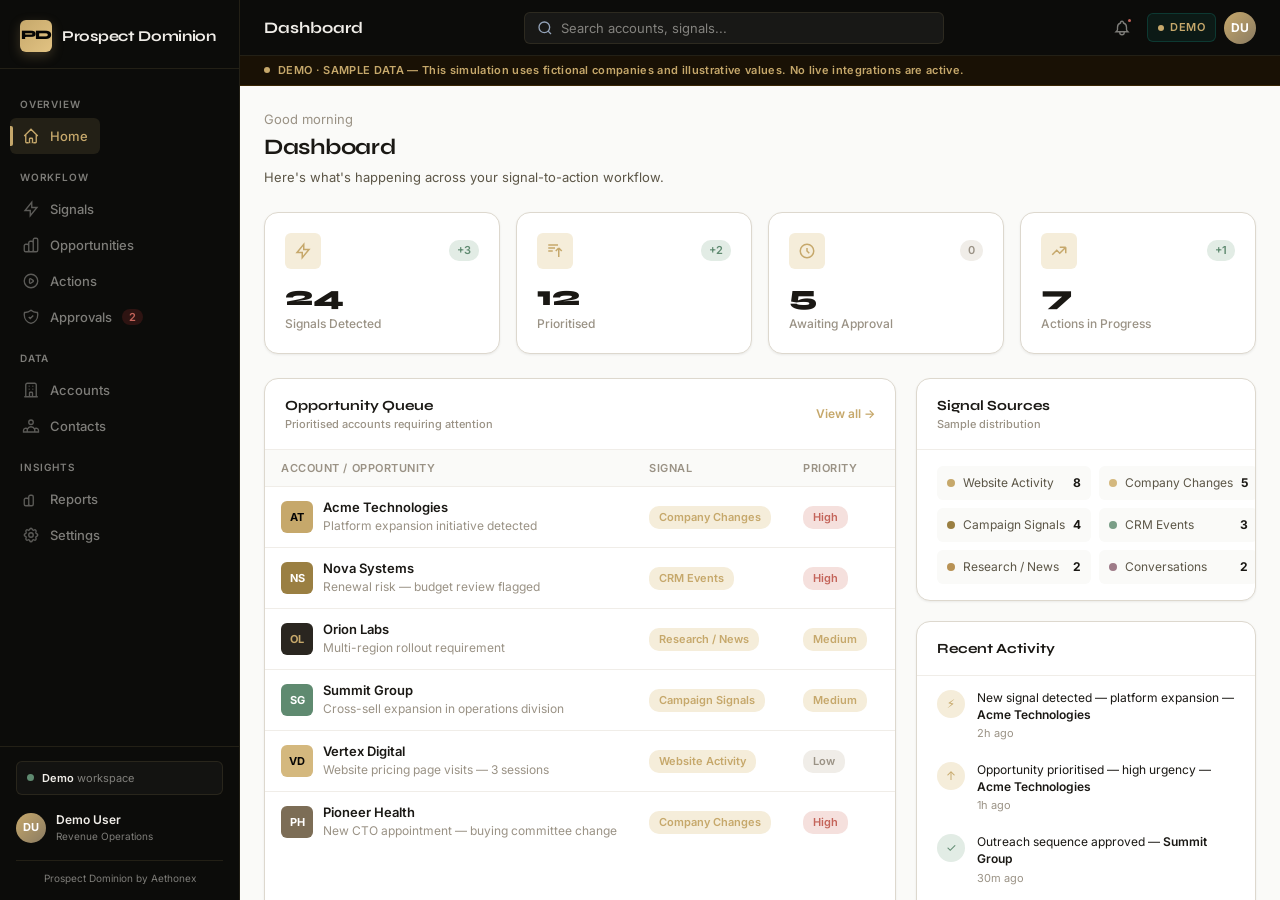
==== commit 4d6cd347: "feat(demo): complete visual redesign of Prospect Dominion to enterprise SaaS console in Aethonex Obs" ====
--- a/demo/demo/index.html
+++ b/demo/demo/index.html
@@ -1,112 +1,506 @@
-<!doctype html>
+<!DOCTYPE html>
 <html lang="en">
-  <head>
-    <meta charset="utf-8" />
-    <meta name="viewport" content="width=device-width, initial-scale=1" />
-    <title>Prospect Dominion | Product Simulation</title>
-    <meta name="description" content="Prospect Dominion by Aethonex product simulation with sample accounts." />
-    <meta property="og:title" content="Prospect Dominion by Aethonex | Product Simulation" />
-    <meta property="og:url" content="https://dominion.aethonex.com/demo/" />
-    <link rel="icon" href="../favicon.svg" type="image/svg+xml" />
-    <link rel="preconnect" href="https://fonts.googleapis.com" />
-    <link rel="preconnect" href="https://fonts.gstatic.com" crossorigin />
-    <link href="https://fonts.googleapis.com/css2?family=DM+Sans:wght@400;500;600;700&family=Space+Grotesk:wght@500;600;700;800&display=swap" rel="stylesheet" />
-    <link rel="stylesheet" href="../styles.css" />
-  </head>
-  <body>
-    <div class="page-shell">
-      <header class="topbar container">
-        <div class="brand-wrap" aria-label="Prospect Dominion home">
-          <img src="../logo-new.png" alt="Aethonex" class="brand-logo-img" />
-          <div class="brand-divider"></div>
-          <div>
-            <div class="brand-name">Prospect Dominion</div>
-            <div class="brand-subtitle">by Aethonex · Owned signal-to-action layer</div>
-          </div>
-        </div>
-
-        <nav class="nav" aria-label="Main navigation">
-          <a href="../index.html">Overview</a>
-          <a href="./" class="active">Simulation</a>
-          <a href="../pricing/">Pricing</a>
-          <a href="../pilot/">Pilot</a>
-          <a href="../partners/">Partners</a>
-          <a href="../faq/">FAQ</a>
-          <a href="../tester.html">Technical path</a>
-        </nav>
+<head>
+  <meta charset="UTF-8">
+  <meta name="viewport" content="width=device-width, initial-scale=1.0">
+  <title>Prospect Dominion — Dashboard</title>
+  <meta name="description" content="Prospect Dominion by Aethonex — governed signal-to-action operating layer for revenue teams. Product simulation with sample data.">
+  <meta name="robots" content="index, follow">
+  <link rel="canonical" href="https://dominion.aethonex.com/demo/">
+  <meta property="og:title" content="Prospect Dominion — Dashboard">
+  <meta property="og:description" content="Governed signal-to-action operating layer for revenue teams. Product simulation.">
+  <meta property="og:url" content="https://dominion.aethonex.com/demo/">
+  <meta property="og:site_name" content="Prospect Dominion by Aethonex">
+  <meta property="og:type" content="website">
+  <meta name="twitter:card" content="summary">
+  <meta name="twitter:title" content="Prospect Dominion — Dashboard">
+  <meta name="twitter:description" content="Governed signal-to-action operating layer for revenue teams.">
+  <link rel="icon" href="../favicon.svg" type="image/svg+xml">
+  <link rel="preconnect" href="https://fonts.googleapis.com">
+  <link rel="preconnect" href="https://fonts.gstatic.com" crossorigin>
+  <link href="https://fonts.googleapis.com/css2?family=Inter:wght@400;500;600;700&family=Syne:wght@600;700;800&family=Space+Grotesk:wght@500;600;700;800&family=JetBrains+Mono:wght@400;500;600&display=swap" rel="stylesheet">
+  <link rel="stylesheet" href="../app.css">
+</head>
+<body>
+  <!-- Mobile sidebar backdrop -->
+  <div class="sidebar-backdrop"></div>
+
+  <div class="app-layout">
+    <!-- ===== SIDEBAR ===== -->
+    <aside class="sidebar" role="navigation" aria-label="Main navigation">
+      <div class="sidebar-brand">
+        <div class="sidebar-brand-mark">
+          <div class="sidebar-logo">PD</div>
+          <span class="sidebar-brand-text">Prospect Dominion</span>
+        </div>
+      </div>
+
+      <nav class="sidebar-nav">
+        <div class="sidebar-section-label">Overview</div>
+        <button class="sidebar-link active" data-page="home" aria-label="Dashboard">
+          <svg class="sidebar-link-icon" width="18" height="18" fill="none" viewBox="0 0 24 24" stroke="currentColor" stroke-width="1.8"><path d="M3 12l2-2m0 0l7-7 7 7M5 10v10a1 1 0 001 1h3m10-11l2 2m-2-2v10a1 1 0 01-1 1h-3m-4 0a1 1 0 01-1-1v-4a1 1 0 011-1h2a1 1 0 011 1v4a1 1 0 01-1 1"/></svg>
+          Home
+        </button>
+
+        <div class="sidebar-section-label">Workflow</div>
+        <button class="sidebar-link" data-page="signals" aria-label="Signals">
+          <svg class="sidebar-link-icon" width="18" height="18" fill="none" viewBox="0 0 24 24" stroke="currentColor" stroke-width="1.8"><path d="M13 10V3L4 14h7v7l9-11h-7z"/></svg>
+          Signals
+        </button>
+        <button class="sidebar-link" data-page="opportunities" aria-label="Opportunities">
+          <svg class="sidebar-link-icon" width="18" height="18" fill="none" viewBox="0 0 24 24" stroke="currentColor" stroke-width="1.8"><path d="M9 19v-6a2 2 0 00-2-2H5a2 2 0 00-2 2v6a2 2 0 002 2h2a2 2 0 002-2zm0 0V9a2 2 0 012-2h2a2 2 0 012 2v10m-6 0a2 2 0 002 2h2a2 2 0 002-2m0 0V5a2 2 0 012-2h2a2 2 0 012 2v14a2 2 0 01-2 2h-2a2 2 0 01-2-2z"/></svg>
+          Opportunities
+        </button>
+        <button class="sidebar-link" data-page="actions" aria-label="Actions">
+          <svg class="sidebar-link-icon" width="18" height="18" fill="none" viewBox="0 0 24 24" stroke="currentColor" stroke-width="1.8"><path d="M14.752 11.168l-3.197-2.132A1 1 0 0010 9.87v4.263a1 1 0 001.555.832l3.197-2.132a1 1 0 000-1.664z"/><path d="M21 12a9 9 0 11-18 0 9 9 0 0118 0z"/></svg>
+          Actions
+        </button>
+        <button class="sidebar-link" data-page="approvals" aria-label="Approvals">
+          <svg class="sidebar-link-icon" width="18" height="18" fill="none" viewBox="0 0 24 24" stroke="currentColor" stroke-width="1.8"><path d="M9 12l2 2 4-4m5.618-4.016A11.955 11.955 0 0112 2.944a11.955 11.955 0 01-8.618 3.04A12.02 12.02 0 003 9c0 5.591 3.824 10.29 9 11.622 5.176-1.332 9-6.03 9-11.622 0-1.042-.133-2.052-.382-3.016z"/></svg>
+          Approvals
+          <span class="sidebar-link-badge">2</span>
+        </button>
+
+        <div class="sidebar-section-label">Data</div>
+        <button class="sidebar-link" data-page="accounts" aria-label="Accounts">
+          <svg class="sidebar-link-icon" width="18" height="18" fill="none" viewBox="0 0 24 24" stroke="currentColor" stroke-width="1.8"><path d="M19 21V5a2 2 0 00-2-2H7a2 2 0 00-2 2v16m14 0h2m-2 0h-5m-9 0H3m2 0h5M9 7h1m-1 4h1m4-4h1m-1 4h1m-5 10v-5a1 1 0 011-1h2a1 1 0 011 1v5m-4 0h4"/></svg>
+          Accounts
+        </button>
+        <button class="sidebar-link" data-page="contacts" aria-label="Contacts">
+          <svg class="sidebar-link-icon" width="18" height="18" fill="none" viewBox="0 0 24 24" stroke="currentColor" stroke-width="1.8"><path d="M17 20h5v-2a3 3 0 00-5.356-1.857M17 20H7m10 0v-2c0-.656-.126-1.283-.356-1.857M7 20H2v-2a3 3 0 015.356-1.857M7 20v-2c0-.656.126-1.283.356-1.857m0 0a5.002 5.002 0 019.288 0M15 7a3 3 0 11-6 0 3 3 0 016 0z"/></svg>
+          Contacts
+        </button>
+
+        <div class="sidebar-section-label">Insights</div>
+        <button class="sidebar-link" data-page="reports" aria-label="Reports">
+          <svg class="sidebar-link-icon" width="18" height="18" fill="none" viewBox="0 0 24 24" stroke="currentColor" stroke-width="1.8"><path d="M9 19v-6a2 2 0 00-2-2H5a2 2 0 00-2 2v6a2 2 0 002 2h2a2 2 0 002-2zm0 0V9a2 2 0 012-2h2a2 2 0 012 2v10m-6 0a2 2 0 002 2h2a2 2 0 002-2"/></svg>
+          Reports
+        </button>
+        <button class="sidebar-link" data-page="settings" aria-label="Settings">
+          <svg class="sidebar-link-icon" width="18" height="18" fill="none" viewBox="0 0 24 24" stroke="currentColor" stroke-width="1.8"><path d="M10.325 4.317c.426-1.756 2.924-1.756 3.35 0a1.724 1.724 0 002.573 1.066c1.543-.94 3.31.826 2.37 2.37a1.724 1.724 0 001.066 2.573c1.756.426 1.756 2.924 0 3.35a1.724 1.724 0 00-1.066 2.573c.94 1.543-.826 3.31-2.37 2.37a1.724 1.724 0 00-2.573 1.066c-.426 1.756-2.924 1.756-3.35 0a1.724 1.724 0 00-2.573-1.066c-1.543.94-3.31-.826-2.37-2.37a1.724 1.724 0 00-1.066-2.573c-1.756-.426-1.756-2.924 0-3.35a1.724 1.724 0 001.066-2.573c-.94-1.543.826-3.31 2.37-2.37.996.608 2.296.07 2.572-1.065z"/><path d="M15 12a3 3 0 11-6 0 3 3 0 016 0z"/></svg>
+          Settings
+        </button>
+      </nav>
+
+      <div class="sidebar-footer">
+        <div class="sidebar-env">
+          <div class="sidebar-env-dot"></div>
+          <div class="sidebar-env-text"><strong>Demo</strong> workspace</div>
+        </div>
+        <div class="sidebar-user">
+          <div class="sidebar-avatar">DU</div>
+          <div class="sidebar-user-info">
+            <div class="sidebar-user-name">Demo User</div>
+            <div class="sidebar-user-role">Revenue Operations</div>
+          </div>
+        </div>
+        <div class="sidebar-aethonex">
+          Prospect Dominion by <a href="https://aethonex.com" target="_blank" rel="noopener noreferrer">Aethonex</a>
+        </div>
+      </div>
+    </aside>
+
+    <!-- ===== MAIN AREA ===== -->
+    <div class="main-area">
+      <!-- Top Bar -->
+      <header class="topbar">
+        <button class="mobile-menu-btn" id="mobile-menu-btn" aria-label="Open menu">
+          <svg width="20" height="20" fill="none" viewBox="0 0 24 24" stroke="currentColor" stroke-width="2"><path d="M4 6h16M4 12h16M4 18h16"/></svg>
+        </button>
+        <h1 class="topbar-title" id="topbar-title">Dashboard</h1>
+
+        <div class="topbar-search">
+          <input type="search" class="topbar-search-input" id="global-search" placeholder="Search accounts, signals..." aria-label="Global search">
+        </div>
+
+        <div class="topbar-actions">
+          <button class="topbar-btn" aria-label="Notifications" title="Notifications">
+            <svg width="18" height="18" fill="none" viewBox="0 0 24 24" stroke="currentColor" stroke-width="1.8"><path d="M15 17h5l-1.405-1.405A2.032 2.032 0 0118 14.158V11a6.002 6.002 0 00-4-5.659V5a2 2 0 10-4 0v.341C7.67 6.165 6 8.388 6 11v3.159c0 .538-.214 1.055-.595 1.436L4 17h5m6 0v1a3 3 0 11-6 0v-1m6 0H9"/></svg>
+            <span class="notif-dot"></span>
+          </button>
+          <div class="topbar-env">
+            <div class="topbar-env-dot"></div>
+            Demo
+          </div>
+          <div class="topbar-avatar" title="Demo User">DU</div>
+        </div>
       </header>
 
-      <main class="container simulation-page">
-        <a class="back-link" href="../index.html">← Back to Prospect Dominion</a>
-        <div class="parent-tag">Prospect Dominion by Aethonex</div>
-
-        <!-- SIMULATION BADGE -->
-        <div class="simulation-badge-bar">
-          <div style="display: flex; items-center; gap: 8px;">
-            <span class="simulation-pill">PRODUCT SIMULATION</span>
-            <span>Sample accounts · illustrative data · no external actions</span>
-          </div>
-        </div>
-
-        <h1>See the operating model before you scope the real workflow.</h1>
-        <p class="lede">Four fictional accounts, seeded activity, and illustrative scores show the Capture → Prioritise → Route → Govern loop. This is not live data and no external action is sent.</p>
-        
-        <div class="simulation-actions" style="margin-bottom: 24px;">
-          <a class="primary-btn" href="../index.html#demo">Open account command center</a>
-          <button class="secondary-btn book-walkthrough-btn" type="button">Request a technical walkthrough</button>
-        </div>
-
-        <section class="panel simulation-note-panel" style="margin-bottom: 24px;">
-          <p class="feature-label">What a pilot changes</p>
-          <h2>The box stays. Your data replaces the sample.</h2>
-          <p>A 30-day pilot connects 1–2 of your sources, loads your target accounts, implements the prioritisation &amp; recommended-action logic for one workflow, enforces human approval before external action, logs outcomes, and hands over the system in your environment.</p>
-          <div style="margin-top: 16px;">
-            <a class="inline-button primary-btn" href="../pilot/">View 30-day pilot scope ($4,500)</a>
-          </div>
-        </section>
-
-        <iframe class="simulation-frame" title="Prospect Dominion account command center simulation" src="../index.html#demo"></iframe>
+      <!-- Demo Banner -->
+      <div class="demo-banner">
+        <div class="demo-banner-dot"></div>
+        DEMO &middot; SAMPLE DATA &mdash; This simulation uses fictional companies and illustrative values. No live integrations are active.
+      </div>
+
+      <!-- Content Area -->
+      <main class="content-area">
+
+        <!-- ===== HOME / DASHBOARD ===== -->
+        <div class="page-view active" id="page-home">
+          <div class="page-header">
+            <div class="page-greeting">Good morning</div>
+            <h2 class="page-title">Dashboard</h2>
+            <p class="page-subtitle">Here's what's happening across your signal-to-action workflow.</p>
+          </div>
+
+          <!-- KPIs -->
+          <div class="kpi-grid" id="kpi-grid"></div>
+
+          <!-- Main Grid: Queue + Side panels -->
+          <div class="dashboard-grid">
+            <!-- Opportunity Queue -->
+            <div class="card">
+              <div class="card-header">
+                <div>
+                  <div class="card-title">Opportunity Queue</div>
+                  <div class="card-subtitle">Prioritised accounts requiring attention</div>
+                </div>
+                <span class="card-action-link" onclick="window.pdApp.navigate('opportunities')">View all →</span>
+              </div>
+              <div class="card-body">
+                <div class="data-table-wrap" id="dashboard-opp-table"></div>
+              </div>
+            </div>
+
+            <!-- Right Side -->
+            <div style="display:flex;flex-direction:column;gap:20px">
+              <!-- Signal Sources -->
+              <div class="card">
+                <div class="card-header">
+                  <div>
+                    <div class="card-title">Signal Sources</div>
+                    <div class="card-subtitle">Sample distribution</div>
+                  </div>
+                </div>
+                <div class="card-body">
+                  <div class="sources-grid" id="signal-sources"></div>
+                </div>
+              </div>
+
+              <!-- Recent Activity -->
+              <div class="card" style="flex:1">
+                <div class="card-header">
+                  <div class="card-title">Recent Activity</div>
+                </div>
+                <div class="card-body">
+                  <div class="activity-list" id="dashboard-activity"></div>
+                </div>
+              </div>
+            </div>
+          </div>
+        </div>
+
+        <!-- ===== SIGNALS ===== -->
+        <div class="page-view" id="page-signals">
+          <div class="page-header">
+            <h2 class="page-title">Signals</h2>
+            <p class="page-subtitle">Detected buying signals from configured sources. Sample data.</p>
+          </div>
+
+          <div class="filter-bar">
+            <input type="search" class="filter-search" id="signals-search" placeholder="Search signals..." aria-label="Search signals">
+            <div class="filter-tab-group">
+              <button class="filter-tab active" data-signal-filter="All">All</button>
+              <button class="filter-tab" data-signal-filter="New">New</button>
+              <button class="filter-tab" data-signal-filter="Prioritised">Prioritised</button>
+              <button class="filter-tab" data-signal-filter="Reviewed">Reviewed</button>
+            </div>
+          </div>
+
+          <div class="card">
+            <div class="card-body">
+              <div class="data-table-wrap">
+                <table class="data-table">
+                  <thead>
+                    <tr>
+                      <th>Source</th>
+                      <th>Account</th>
+                      <th>Signal</th>
+                      <th>Detected</th>
+                      <th>Importance</th>
+                      <th>Status</th>
+                      <th>Next Action</th>
+                    </tr>
+                  </thead>
+                  <tbody id="signals-table-body"></tbody>
+                </table>
+              </div>
+            </div>
+          </div>
+        </div>
+
+        <!-- ===== OPPORTUNITIES ===== -->
+        <div class="page-view" id="page-opportunities">
+          <div class="page-header">
+            <h2 class="page-title">Opportunities</h2>
+            <p class="page-subtitle">Prioritised account queue. Click any row to see details.</p>
+          </div>
+
+          <div class="filter-bar">
+            <input type="search" class="filter-search" id="opp-search" placeholder="Search accounts..." aria-label="Search opportunities">
+            <select class="filter-select" id="opp-status-filter" aria-label="Filter by status">
+              <option value="All">All statuses</option>
+              <option value="Awaiting Approval">Awaiting Approval</option>
+              <option value="Ready">Ready</option>
+              <option value="In Progress">In Progress</option>
+              <option value="Approved">Approved</option>
+              <option value="Queued">Queued</option>
+            </select>
+          </div>
+
+          <div class="card">
+            <div class="card-body">
+              <div class="data-table-wrap" id="opportunities-table"></div>
+            </div>
+          </div>
+        </div>
+
+        <!-- ===== ACTIONS ===== -->
+        <div class="page-view" id="page-actions">
+          <div class="page-header">
+            <h2 class="page-title">Actions</h2>
+            <p class="page-subtitle">Tracked actions across the workflow. Demo state.</p>
+          </div>
+
+          <div class="filter-bar">
+            <select class="filter-select" id="action-status-filter" aria-label="Filter by status">
+              <option value="All">All statuses</option>
+              <option value="In Progress">In Progress</option>
+              <option value="Awaiting Approval">Awaiting Approval</option>
+              <option value="Completed">Completed</option>
+              <option value="Queued">Queued</option>
+            </select>
+          </div>
+
+          <div class="card">
+            <div class="card-body">
+              <div class="data-table-wrap">
+                <table class="data-table">
+                  <thead>
+                    <tr>
+                      <th>Action Type</th>
+                      <th>Account</th>
+                      <th>Owner</th>
+                      <th>Approval</th>
+                      <th>Created</th>
+                      <th>Status</th>
+                    </tr>
+                  </thead>
+                  <tbody id="actions-table-body"></tbody>
+                </table>
+              </div>
+            </div>
+          </div>
+        </div>
+
+        <!-- ===== APPROVALS ===== -->
+        <div class="page-view" id="page-approvals">
+          <div class="page-header">
+            <h2 class="page-title">Approvals</h2>
+            <p class="page-subtitle">Items requiring human governance before execution. Demo actions update simulation state only.</p>
+          </div>
+
+          <div class="approval-cards" id="approvals-list"></div>
+        </div>
+
+        <!-- ===== ACCOUNTS ===== -->
+        <div class="page-view" id="page-accounts">
+          <div class="page-header">
+            <h2 class="page-title">Accounts</h2>
+            <p class="page-subtitle">All accounts in the simulation. Click to view details.</p>
+          </div>
+
+          <div class="card">
+            <div class="card-body">
+              <div class="data-table-wrap" id="accounts-list-table"></div>
+            </div>
+          </div>
+        </div>
+
+        <!-- ===== CONTACTS ===== -->
+        <div class="page-view" id="page-contacts">
+          <div class="page-header">
+            <h2 class="page-title">Contacts</h2>
+            <p class="page-subtitle">Relationship contacts across sample accounts.</p>
+          </div>
+
+          <div class="card">
+            <div class="card-body">
+              <div class="data-table-wrap" id="contacts-list"></div>
+            </div>
+          </div>
+        </div>
+
+        <!-- ===== REPORTS ===== -->
+        <div class="page-view" id="page-reports">
+          <div class="page-header">
+            <h2 class="page-title">Reports</h2>
+            <p class="page-subtitle">Operational analytics. Sample data — not real customer metrics.</p>
+          </div>
+
+          <div class="analytics-grid">
+            <div class="card">
+              <div class="card-header">
+                <div class="card-title">Signals Over Time</div>
+                <div class="card-subtitle">Sample trend data</div>
+              </div>
+              <div class="card-body">
+                <div class="mini-bars" id="report-bars"></div>
+              </div>
+            </div>
+
+            <div class="card">
+              <div class="card-header">
+                <div class="card-title">Actions by Type</div>
+                <div class="card-subtitle">Sample breakdown</div>
+              </div>
+              <div class="card-body padded">
+                <div style="display:flex;flex-direction:column;gap:12px">
+                  <div>
+                    <div style="display:flex;justify-content:space-between;font-size:12px;margin-bottom:4px">
+                      <span style="color:var(--text-secondary)">Warm Intro</span>
+                      <span style="font-weight:600">2</span>
+                    </div>
+                    <div style="height:6px;background:var(--surface-2);border-radius:3px;overflow:hidden">
+                      <div style="width:33%;height:100%;background:var(--blue);border-radius:3px"></div>
+                    </div>
+                  </div>
+                  <div>
+                    <div style="display:flex;justify-content:space-between;font-size:12px;margin-bottom:4px">
+                      <span style="color:var(--text-secondary)">Signal Scan</span>
+                      <span style="font-weight:600">2</span>
+                    </div>
+                    <div style="height:6px;background:var(--surface-2);border-radius:3px;overflow:hidden">
+                      <div style="width:33%;height:100%;background:var(--indigo);border-radius:3px"></div>
+                    </div>
+                  </div>
+                  <div>
+                    <div style="display:flex;justify-content:space-between;font-size:12px;margin-bottom:4px">
+                      <span style="color:var(--text-secondary)">Intro Sequence</span>
+                      <span style="font-weight:600">1</span>
+                    </div>
+                    <div style="height:6px;background:var(--surface-2);border-radius:3px;overflow:hidden">
+                      <div style="width:17%;height:100%;background:var(--violet);border-radius:3px"></div>
+                    </div>
+                  </div>
+                  <div>
+                    <div style="display:flex;justify-content:space-between;font-size:12px;margin-bottom:4px">
+                      <span style="color:var(--text-secondary)">Outreach</span>
+                      <span style="font-weight:600">1</span>
+                    </div>
+                    <div style="height:6px;background:var(--surface-2);border-radius:3px;overflow:hidden">
+                      <div style="width:17%;height:100%;background:var(--teal);border-radius:3px"></div>
+                    </div>
+                  </div>
+                </div>
+              </div>
+            </div>
+
+            <div class="card">
+              <div class="card-header">
+                <div class="card-title">Approval Activity</div>
+                <div class="card-subtitle">Sample governance metrics</div>
+              </div>
+              <div class="card-body padded">
+                <div style="display:grid;grid-template-columns:1fr 1fr;gap:16px;text-align:center">
+                  <div>
+                    <div style="font-size:28px;font-weight:800;font-family:var(--font-display);color:var(--emerald)">4</div>
+                    <div style="font-size:12px;color:var(--text-muted)">Approved</div>
+                  </div>
+                  <div>
+                    <div style="font-size:28px;font-weight:800;font-family:var(--font-display);color:var(--amber)">2</div>
+                    <div style="font-size:12px;color:var(--text-muted)">Pending</div>
+                  </div>
+                  <div>
+                    <div style="font-size:28px;font-weight:800;font-family:var(--font-display);color:var(--blue)">6</div>
+                    <div style="font-size:12px;color:var(--text-muted)">Total Actions</div>
+                  </div>
+                  <div>
+                    <div style="font-size:28px;font-weight:800;font-family:var(--font-display);color:var(--text-primary)">6</div>
+                    <div style="font-size:12px;color:var(--text-muted)">Accounts</div>
+                  </div>
+                </div>
+              </div>
+            </div>
+
+            <div class="card">
+              <div class="card-header">
+                <div class="card-title">Priority Distribution</div>
+                <div class="card-subtitle">Sample data</div>
+              </div>
+              <div class="card-body padded">
+                <div style="display:flex;flex-direction:column;gap:12px">
+                  <div>
+                    <div style="display:flex;justify-content:space-between;font-size:12px;margin-bottom:4px">
+                      <span><span class="badge badge-high">High</span></span>
+                      <span style="font-weight:600">3</span>
+                    </div>
+                    <div style="height:6px;background:var(--surface-2);border-radius:3px;overflow:hidden">
+                      <div style="width:50%;height:100%;background:var(--red);border-radius:3px"></div>
+                    </div>
+                  </div>
+                  <div>
+                    <div style="display:flex;justify-content:space-between;font-size:12px;margin-bottom:4px">
+                      <span><span class="badge badge-medium">Medium</span></span>
+                      <span style="font-weight:600">2</span>
+                    </div>
+                    <div style="height:6px;background:var(--surface-2);border-radius:3px;overflow:hidden">
+                      <div style="width:33%;height:100%;background:var(--amber);border-radius:3px"></div>
+                    </div>
+                  </div>
+                  <div>
+                    <div style="display:flex;justify-content:space-between;font-size:12px;margin-bottom:4px">
+                      <span><span class="badge badge-low">Low</span></span>
+                      <span style="font-weight:600">1</span>
+                    </div>
+                    <div style="height:6px;background:var(--surface-2);border-radius:3px;overflow:hidden">
+                      <div style="width:17%;height:100%;background:var(--text-muted);border-radius:3px"></div>
+                    </div>
+                  </div>
+                </div>
+              </div>
+            </div>
+          </div>
+        </div>
+
+        <!-- ===== SETTINGS ===== -->
+        <div class="page-view" id="page-settings">
+          <div class="page-header">
+            <h2 class="page-title">Settings</h2>
+            <p class="page-subtitle">Workspace configuration.</p>
+          </div>
+
+          <div class="settings-section">
+            <h3>Workspace</h3>
+            <p>This is a demonstration workspace running with sample data. In a deployed environment, settings would control signal source connections, approval rules, notification preferences, and team access.</p>
+          </div>
+
+          <div class="settings-section">
+            <h3>Environment</h3>
+            <p>Status: <strong>Demo</strong> &middot; No live integrations active. All data is illustrative.</p>
+          </div>
+
+          <div class="settings-section">
+            <h3>About Prospect Dominion</h3>
+            <p>Prospect Dominion is a governed signal-to-action operating layer for revenue teams, built and deployed by <a href="https://aethonex.com" target="_blank" rel="noopener noreferrer" style="color:var(--blue)">Aethonex</a>.</p>
+            <p style="margin-top:8px">
+              <a href="https://dominion.aethonex.com/" style="color:var(--blue)">Product overview</a> &middot;
+              <a href="https://dominion.aethonex.com/pricing/" style="color:var(--blue)">Pricing</a> &middot;
+              <a href="https://dominion.aethonex.com/pilot/" style="color:var(--blue)">Pilot details</a> &middot;
+              <a href="https://dominion.aethonex.com/faq/" style="color:var(--blue)">FAQ</a>
+            </p>
+          </div>
+        </div>
+
       </main>
-
-      <!-- Lead Capture Dialog -->
-      <dialog class="demo-dialog" id="demoDialog" aria-labelledby="dialogTitle">
-        <button class="dialog-close" id="closeDialog" type="button" aria-label="Close product walkthrough panel">&times;</button>
-        <p class="feature-label">Technical Walkthrough Request</p>
-        <h2 id="dialogTitle">Request a Technical Walkthrough</h2>
-        <p>Tell us about your team and where your signal-to-action handoff breaks today. We'll prepare a focused technical walkthrough.</p>
-        <form class="walkthrough-form" id="walkthroughForm">
-          <label for="requestName">Name</label>
-          <input id="requestName" name="name" autocomplete="name" required />
-          <label for="requestEmail">Work email</label>
-          <input id="requestEmail" name="email" type="email" autocomplete="email" required />
-          <label for="requestCompany">Company</label>
-          <input id="requestCompany" name="company" autocomplete="organization" required />
-          <label for="requestRole">Team or role</label>
-          <input id="requestRole" name="role" autocomplete="organization-title" required />
-          <label for="requestUseCase">What workflow are you interested in?</label>
-          <select id="requestUseCase" name="useCase" required>
-            <option value="">Choose primary workflow</option>
-            <option>Intent signals to warm outbound outreach</option>
-            <option>Account prioritisation &amp; routing</option>
-            <option>Churn risk detection to account review</option>
-            <option>Partner overlap co-sell orchestration</option>
-            <option>White-label agency deployment</option>
-          </select>
-          <label for="requestStack">Current stack / tools (Optional)</label>
-          <input id="requestStack" name="stack" placeholder="e.g. HubSpot, Apollo, Clay, N8N, Salesforce" />
-          <p class="form-note">Your context is used to shape a focused walkthrough. No customer data is required for this demo.</p>
-          <button class="primary-btn" type="submit">Submit walkthrough request</button>
-          <p class="form-status" id="formStatus" role="status" aria-live="polite"></p>
-        </form>
-      </dialog>
-
-      <footer class="container footer">
-        <div>Prospect Dominion by Aethonex</div>
-        <div class="footer-note">Owned, governed signal-to-action infrastructure</div>
-      </footer>
     </div>
-
-    <script src="../config.js"></script>
-    <script src="../script.js"></script>
-  </body>
+  </div>
+
+  <!-- ===== DETAIL PANEL (Slide-in) ===== -->
+  <div class="detail-overlay" id="detail-overlay">
+    <div class="detail-panel" id="detail-content" role="dialog" aria-label="Account detail"></div>
+  </div>
+
+  <script src="../app.js"></script>
+</body>
 </html>
--- a/demo/app.css
+++ b/demo/app.css
@@ -0,0 +1,1534 @@
+/* ============================================================
+   Prospect Dominion — Application Design System
+   Aethonex palette · Obsidian + Antique Gold · Enterprise SaaS
+   ============================================================ */
+
+/* --- Design Tokens --- */
+:root {
+  /* Shell — Aethonex Obsidian */
+  --shell-bg: #050505;
+  --shell-surface: #0C0C0A;
+  --shell-border: rgba(198,168,107,0.12);
+  --sidebar-w: 240px;
+  --topbar-h: 56px;
+
+  /* Surfaces */
+  --surface-0: #FFFFFF;
+  --surface-1: #FAFAF8;
+  --surface-2: #F0EDE8;
+  --surface-3: #DDD8CE;
+  --surface-hover: #F5F3EF;
+
+  /* Text */
+  --text-primary: #1A1814;
+  --text-secondary: #5C5647;
+  --text-muted: #9A9285;
+  --text-inverse: #F0EDE8;
+  --text-inverse-muted: rgba(240,237,232,0.50);
+
+  /* Brand Accent — Aethonex Antique Gold */
+  --gold: #C6A86B;
+  --gold-light: #F5EDDA;
+  --gold-dark: #9A7F42;
+  --gold-muted: rgba(198,168,107,0.15);
+
+  /* Functional / Accents mapped into Aethonex harmony */
+  --blue: #C6A86B;
+  --blue-light: #F5EDDA;
+  --blue-dark: #9A7F42;
+  --indigo: #C6A86B;
+  --indigo-light: #F5EDDA;
+  --violet: #8A7B62;
+  --violet-light: #EFECE6;
+
+  /* Support */
+  --teal: #C6A86B;
+  --teal-light: #F5EDDA;
+  --amber: #C6A86B;
+  --amber-light: #F5EDDA;
+  --red: #C4645A;
+  --red-light: #F5E0DD;
+  --emerald: #5F8A70;
+  --emerald-light: #E2ECE5;
+  --pink: #A07886;
+  --pink-light: #F2E9ED;
+
+  /* Radius */
+  --radius-sm: 6px;
+  --radius-md: 10px;
+  --radius-lg: 14px;
+  --radius-xl: 18px;
+
+  /* Shadows — warmer tones */
+  --shadow-sm: 0 1px 2px rgba(26,24,20,0.05);
+  --shadow-md: 0 2px 8px rgba(26,24,20,0.07);
+  --shadow-lg: 0 4px 16px rgba(26,24,20,0.10);
+  --shadow-card: 0 1px 3px rgba(26,24,20,0.04), 0 1px 2px rgba(26,24,20,0.03);
+
+  /* Font — Aethonex system */
+  --font-display: 'Syne', 'Space Grotesk', system-ui, sans-serif;
+  --font-body: 'Inter', system-ui, sans-serif;
+  --font-mono: 'JetBrains Mono', 'Fira Code', monospace;
+}
+
+/* --- Reset & Base --- */
+*, *::before, *::after { box-sizing: border-box; margin: 0; padding: 0; }
+
+html { font-size: 14px; -webkit-font-smoothing: antialiased; -moz-osx-font-smoothing: grayscale; }
+
+body {
+  font-family: var(--font-body);
+  background: var(--shell-bg);
+  color: var(--text-primary);
+  line-height: 1.5;
+  overflow: hidden;
+  height: 100vh;
+}
+
+a { color: inherit; text-decoration: none; }
+button { cursor: pointer; font-family: inherit; border: none; background: none; }
+img { max-width: 100%; display: block; }
+ul, ol { list-style: none; }
+input, select, textarea { font-family: inherit; font-size: inherit; }
+
+/* --- Scrollbar --- */
+::-webkit-scrollbar { width: 6px; height: 6px; }
+::-webkit-scrollbar-track { background: transparent; }
+::-webkit-scrollbar-thumb { background: rgba(148,163,184,0.25); border-radius: 3px; }
+::-webkit-scrollbar-thumb:hover { background: rgba(148,163,184,0.4); }
+
+/* --- App Layout --- */
+.app-layout {
+  display: flex;
+  height: 100vh;
+  width: 100vw;
+  overflow: hidden;
+}
+
+/* --- Sidebar --- */
+.sidebar {
+  width: var(--sidebar-w);
+  min-width: var(--sidebar-w);
+  background: var(--shell-surface);
+  border-right: 1px solid var(--shell-border);
+  display: flex;
+  flex-direction: column;
+  height: 100vh;
+  overflow: hidden;
+  z-index: 40;
+  transition: transform 0.25s ease;
+}
+
+.sidebar-brand {
+  padding: 20px 20px 16px;
+  border-bottom: 1px solid var(--shell-border);
+}
+
+.sidebar-brand-mark {
+  display: flex;
+  align-items: center;
+  gap: 10px;
+}
+
+.sidebar-logo {
+  width: 32px;
+  height: 32px;
+  background: linear-gradient(135deg, var(--gold), #e2c383);
+  border-radius: var(--radius-sm);
+  display: flex;
+  align-items: center;
+  justify-content: center;
+  font-family: var(--font-display);
+  font-weight: 800;
+  font-size: 13px;
+  color: #050505;
+  letter-spacing: -0.5px;
+  box-shadow: 0 4px 12px rgba(198, 168, 107, 0.25);
+}
+
+.sidebar-brand-text {
+  font-family: var(--font-display);
+  font-size: 15px;
+  font-weight: 700;
+  color: var(--text-inverse);
+  letter-spacing: -0.3px;
+}
+
+.sidebar-nav {
+  flex: 1;
+  padding: 12px 10px;
+  overflow-y: auto;
+}
+
+.sidebar-section-label {
+  font-size: 10px;
+  font-weight: 600;
+  text-transform: uppercase;
+  letter-spacing: 0.08em;
+  color: var(--text-inverse-muted);
+  padding: 16px 10px 6px;
+}
+
+.sidebar-link {
+  display: flex;
+  align-items: center;
+  gap: 10px;
+  padding: 9px 12px;
+  border-radius: var(--radius-sm);
+  color: var(--text-inverse-muted);
+  font-size: 13px;
+  font-weight: 500;
+  transition: all 0.15s ease;
+  cursor: pointer;
+  position: relative;
+}
+
+.sidebar-link:hover {
+  background: rgba(255,255,255,0.06);
+  color: var(--text-inverse);
+}
+
+.sidebar-link.active {
+  background: rgba(198,168,107,0.12);
+  color: var(--gold);
+}
+
+.sidebar-link.active::before {
+  content: '';
+  position: absolute;
+  left: 0;
+  top: 50%;
+  transform: translateY(-50%);
+  width: 3px;
+  height: 20px;
+  background: var(--gold);
+  border-radius: 0 2px 2px 0;
+}
+
+.sidebar-link-icon {
+  width: 18px;
+  height: 18px;
+  opacity: 0.7;
+  flex-shrink: 0;
+}
+
+.sidebar-link.active .sidebar-link-icon { opacity: 1; }
+
+.sidebar-link-badge {
+  margin-left: auto;
+  background: rgba(239,68,68,0.15);
+  color: var(--red);
+  font-size: 11px;
+  font-weight: 600;
+  padding: 1px 7px;
+  border-radius: 10px;
+  min-width: 20px;
+  text-align: center;
+}
+
+.sidebar-footer {
+  padding: 14px 16px;
+  border-top: 1px solid var(--shell-border);
+}
+
+.sidebar-env {
+  display: flex;
+  align-items: center;
+  gap: 8px;
+  padding: 8px 10px;
+  background: rgba(255,255,255,0.03);
+  border: 1px solid var(--shell-border);
+  border-radius: var(--radius-sm);
+  margin-bottom: 10px;
+}
+
+.sidebar-env-dot {
+  width: 7px;
+  height: 7px;
+  border-radius: 50%;
+  background: var(--emerald);
+  flex-shrink: 0;
+}
+
+.sidebar-env-text {
+  font-size: 11px;
+  color: var(--text-inverse-muted);
+}
+
+.sidebar-env-text strong {
+  color: var(--text-inverse);
+  font-weight: 600;
+}
+
+.sidebar-user {
+  display: flex;
+  align-items: center;
+  gap: 10px;
+  padding: 6px 0;
+}
+
+.sidebar-avatar {
+  width: 30px;
+  height: 30px;
+  border-radius: 50%;
+  background: linear-gradient(135deg, var(--indigo), var(--violet));
+  display: flex;
+  align-items: center;
+  justify-content: center;
+  font-size: 11px;
+  font-weight: 700;
+  color: #fff;
+  flex-shrink: 0;
+}
+
+.sidebar-user-info {
+  min-width: 0;
+}
+
+.sidebar-user-name {
+  font-size: 12px;
+  font-weight: 600;
+  color: var(--text-inverse);
+  white-space: nowrap;
+  overflow: hidden;
+  text-overflow: ellipsis;
+}
+
+.sidebar-user-role {
+  font-size: 10px;
+  color: var(--text-inverse-muted);
+}
+
+.sidebar-aethonex {
+  font-size: 10px;
+  color: var(--text-inverse-muted);
+  text-align: center;
+  padding-top: 10px;
+  border-top: 1px solid var(--shell-border);
+  margin-top: 10px;
+}
+
+.sidebar-aethonex a {
+  color: var(--text-inverse-muted);
+  transition: color 0.15s;
+}
+
+.sidebar-aethonex a:hover { color: var(--blue); }
+
+/* --- Main Area --- */
+.main-area {
+  flex: 1;
+  display: flex;
+  flex-direction: column;
+  overflow: hidden;
+  min-width: 0;
+}
+
+/* --- Top Bar --- */
+.topbar {
+  height: var(--topbar-h);
+  min-height: var(--topbar-h);
+  background: var(--shell-surface);
+  border-bottom: 1px solid var(--shell-border);
+  display: flex;
+  align-items: center;
+  padding: 0 24px;
+  gap: 16px;
+  z-index: 30;
+}
+
+.topbar-title {
+  font-family: var(--font-display);
+  font-size: 16px;
+  font-weight: 700;
+  color: var(--text-inverse);
+  white-space: nowrap;
+}
+
+.topbar-search {
+  flex: 1;
+  max-width: 420px;
+  margin: 0 auto;
+}
+
+.topbar-search-input {
+  width: 100%;
+  padding: 7px 14px 7px 36px;
+  background: rgba(255,255,255,0.05);
+  border: 1px solid var(--shell-border);
+  border-radius: var(--radius-sm);
+  color: var(--text-inverse);
+  font-size: 13px;
+  outline: none;
+  transition: border-color 0.15s, background 0.15s;
+  background-image: url("data:image/svg+xml,%3Csvg xmlns='http://www.w3.org/2000/svg' width='16' height='16' fill='none' viewBox='0 0 24 24' stroke='%2394A3B8' stroke-width='2'%3E%3Ccircle cx='11' cy='11' r='8'/%3E%3Cpath d='m21 21-4.3-4.3'/%3E%3C/svg%3E");
+  background-repeat: no-repeat;
+  background-position: 12px center;
+}
+
+.topbar-search-input::placeholder { color: var(--text-inverse-muted); }
+.topbar-search-input:focus {
+  border-color: var(--blue);
+  background: rgba(255,255,255,0.08);
+}
+
+.topbar-actions {
+  display: flex;
+  align-items: center;
+  gap: 8px;
+}
+
+.topbar-btn {
+  width: 34px;
+  height: 34px;
+  border-radius: var(--radius-sm);
+  display: flex;
+  align-items: center;
+  justify-content: center;
+  color: var(--text-inverse-muted);
+  transition: all 0.15s;
+  position: relative;
+}
+
+.topbar-btn:hover {
+  background: rgba(255,255,255,0.06);
+  color: var(--text-inverse);
+}
+
+.topbar-btn .notif-dot {
+  position: absolute;
+  top: 6px;
+  right: 6px;
+  width: 7px;
+  height: 7px;
+  background: var(--red);
+  border-radius: 50%;
+  border: 2px solid var(--shell-surface);
+}
+
+.topbar-env {
+  display: flex;
+  align-items: center;
+  gap: 6px;
+  padding: 5px 10px;
+  background: rgba(20,184,166,0.08);
+  border: 1px solid rgba(20,184,166,0.2);
+  border-radius: var(--radius-sm);
+  font-size: 11px;
+  font-weight: 600;
+  color: var(--teal);
+  text-transform: uppercase;
+  letter-spacing: 0.04em;
+}
+
+.topbar-env-dot {
+  width: 6px;
+  height: 6px;
+  border-radius: 50%;
+  background: var(--teal);
+}
+
+.topbar-avatar {
+  width: 32px;
+  height: 32px;
+  border-radius: 50%;
+  background: linear-gradient(135deg, var(--indigo), var(--violet));
+  display: flex;
+  align-items: center;
+  justify-content: center;
+  font-size: 12px;
+  font-weight: 700;
+  color: #fff;
+  cursor: pointer;
+}
+
+/* Demo Banner */
+.demo-banner {
+  background: rgba(245,158,11,0.08);
+  border-bottom: 1px solid rgba(245,158,11,0.15);
+  padding: 6px 24px;
+  display: flex;
+  align-items: center;
+  gap: 8px;
+  font-size: 11px;
+  color: var(--amber);
+  font-weight: 600;
+  letter-spacing: 0.03em;
+}
+
+.demo-banner-dot {
+  width: 6px;
+  height: 6px;
+  background: var(--amber);
+  border-radius: 50%;
+  animation: pulse-dot 2s ease-in-out infinite;
+}
+
+@keyframes pulse-dot {
+  0%, 100% { opacity: 1; }
+  50% { opacity: 0.4; }
+}
+
+/* --- Content Area --- */
+.content-area {
+  flex: 1;
+  overflow-y: auto;
+  background: var(--surface-1);
+  padding: 24px;
+}
+
+/* --- Page Views (show/hide) --- */
+.page-view { display: none; }
+.page-view.active { display: block; }
+
+/* --- Page Header --- */
+.page-header {
+  margin-bottom: 24px;
+}
+
+.page-greeting {
+  font-size: 13px;
+  color: var(--text-muted);
+  margin-bottom: 2px;
+}
+
+.page-title {
+  font-family: var(--font-display);
+  font-size: 22px;
+  font-weight: 700;
+  color: var(--text-primary);
+  letter-spacing: -0.3px;
+}
+
+.page-subtitle {
+  font-size: 13px;
+  color: var(--text-secondary);
+  margin-top: 4px;
+}
+
+/* --- KPI Cards --- */
+.kpi-grid {
+  display: grid;
+  grid-template-columns: repeat(4, 1fr);
+  gap: 16px;
+  margin-bottom: 24px;
+}
+
+.kpi-card {
+  background: var(--surface-0);
+  border: 1px solid var(--surface-3);
+  border-radius: var(--radius-lg);
+  padding: 20px;
+  box-shadow: var(--shadow-card);
+  transition: box-shadow 0.2s;
+}
+
+.kpi-card:hover { box-shadow: var(--shadow-md); }
+
+.kpi-header {
+  display: flex;
+  align-items: center;
+  justify-content: space-between;
+  margin-bottom: 12px;
+}
+
+.kpi-icon {
+  width: 36px;
+  height: 36px;
+  border-radius: var(--radius-sm);
+  display: flex;
+  align-items: center;
+  justify-content: center;
+}
+
+.kpi-icon.blue { background: var(--blue-light); color: var(--blue); }
+.kpi-icon.indigo { background: var(--indigo-light); color: var(--indigo); }
+.kpi-icon.amber { background: var(--amber-light); color: var(--amber); }
+.kpi-icon.teal { background: var(--teal-light); color: var(--teal); }
+
+.kpi-change {
+  font-size: 11px;
+  font-weight: 600;
+  padding: 2px 8px;
+  border-radius: 10px;
+}
+
+.kpi-change.up { background: var(--emerald-light); color: var(--emerald); }
+.kpi-change.neutral { background: var(--surface-2); color: var(--text-muted); }
+.kpi-change.down { background: var(--red-light); color: var(--red); }
+
+.kpi-value {
+  font-family: var(--font-display);
+  font-size: 28px;
+  font-weight: 800;
+  color: var(--text-primary);
+  letter-spacing: -0.5px;
+  line-height: 1.1;
+}
+
+.kpi-label {
+  font-size: 12px;
+  color: var(--text-muted);
+  margin-top: 4px;
+  font-weight: 500;
+}
+
+/* --- Dashboard Grid --- */
+.dashboard-grid {
+  display: grid;
+  grid-template-columns: 1fr 340px;
+  gap: 20px;
+}
+
+/* --- Card --- */
+.card {
+  background: var(--surface-0);
+  border: 1px solid var(--surface-3);
+  border-radius: var(--radius-lg);
+  box-shadow: var(--shadow-card);
+  overflow: hidden;
+}
+
+.card-header {
+  padding: 16px 20px;
+  border-bottom: 1px solid var(--surface-2);
+  display: flex;
+  align-items: center;
+  justify-content: space-between;
+}
+
+.card-title {
+  font-family: var(--font-display);
+  font-size: 14px;
+  font-weight: 700;
+  color: var(--text-primary);
+}
+
+.card-subtitle {
+  font-size: 11px;
+  color: var(--text-muted);
+  font-weight: 500;
+}
+
+.card-body { padding: 0; }
+.card-body.padded { padding: 20px; }
+
+.card-action-link {
+  font-size: 12px;
+  color: var(--blue);
+  font-weight: 600;
+  cursor: pointer;
+  transition: opacity 0.15s;
+}
+
+.card-action-link:hover { opacity: 0.8; }
+
+/* --- Opportunity Table --- */
+.opp-table {
+  width: 100%;
+  border-collapse: collapse;
+}
+
+.opp-table th {
+  text-align: left;
+  padding: 10px 16px;
+  font-size: 11px;
+  font-weight: 600;
+  color: var(--text-muted);
+  text-transform: uppercase;
+  letter-spacing: 0.05em;
+  background: var(--surface-1);
+  border-bottom: 1px solid var(--surface-2);
+  white-space: nowrap;
+}
+
+.opp-table td {
+  padding: 12px 16px;
+  font-size: 13px;
+  border-bottom: 1px solid var(--surface-2);
+  vertical-align: middle;
+}
+
+.opp-table tr { transition: background 0.1s; cursor: pointer; }
+.opp-table tbody tr:hover { background: var(--surface-hover); }
+.opp-table tbody tr:last-child td { border-bottom: none; }
+
+.opp-company {
+  display: flex;
+  align-items: center;
+  gap: 10px;
+}
+
+.opp-avatar {
+  width: 32px;
+  height: 32px;
+  border-radius: var(--radius-sm);
+  display: flex;
+  align-items: center;
+  justify-content: center;
+  font-size: 11px;
+  font-weight: 700;
+  color: #fff;
+  flex-shrink: 0;
+}
+
+.opp-avatar.blue { background: #C6A86B; color: #050505; }
+.opp-avatar.indigo { background: #9A7F42; color: #FFFFFF; }
+.opp-avatar.violet { background: #2A2620; color: #C6A86B; }
+.opp-avatar.teal { background: #5F8A70; color: #FFFFFF; }
+.opp-avatar.amber { background: #D4B87E; color: #050505; }
+.opp-avatar.pink { background: #7C6D56; color: #FFFFFF; }
+
+.opp-name {
+  font-weight: 600;
+  color: var(--text-primary);
+  line-height: 1.3;
+}
+
+.opp-signal-text {
+  font-size: 12px;
+  color: var(--text-muted);
+  margin-top: 1px;
+}
+
+/* --- Badges / Pills --- */
+.badge {
+  display: inline-flex;
+  align-items: center;
+  gap: 4px;
+  padding: 3px 10px;
+  border-radius: 10px;
+  font-size: 11px;
+  font-weight: 600;
+  white-space: nowrap;
+}
+
+.badge-high { background: var(--red-light); color: var(--red); }
+.badge-medium { background: var(--amber-light); color: var(--amber); }
+.badge-low { background: var(--surface-2); color: var(--text-muted); }
+.badge-awaiting { background: var(--amber-light); color: var(--amber); }
+.badge-ready { background: var(--blue-light); color: var(--blue); }
+.badge-progress { background: var(--indigo-light); color: var(--indigo); }
+.badge-approved { background: var(--emerald-light); color: var(--emerald); }
+.badge-queued { background: var(--surface-2); color: var(--text-secondary); }
+.badge-completed { background: var(--emerald-light); color: var(--emerald); }
+.badge-pending { background: var(--amber-light); color: var(--amber); }
+.badge-new { background: var(--blue-light); color: var(--blue); }
+.badge-prioritised { background: var(--indigo-light); color: var(--indigo); }
+.badge-reviewed { background: var(--surface-2); color: var(--text-secondary); }
+
+.owner-badge {
+  display: flex;
+  align-items: center;
+  gap: 6px;
+}
+
+.owner-avatar {
+  width: 24px;
+  height: 24px;
+  border-radius: 50%;
+  background: var(--surface-2);
+  display: flex;
+  align-items: center;
+  justify-content: center;
+  font-size: 9px;
+  font-weight: 700;
+  color: var(--text-secondary);
+  flex-shrink: 0;
+}
+
+.owner-name {
+  font-size: 12px;
+  color: var(--text-secondary);
+}
+
+/* --- Action Buttons --- */
+.btn {
+  display: inline-flex;
+  align-items: center;
+  justify-content: center;
+  gap: 6px;
+  padding: 7px 14px;
+  border-radius: var(--radius-sm);
+  font-size: 12px;
+  font-weight: 600;
+  transition: all 0.15s;
+  white-space: nowrap;
+}
+
+.btn-primary {
+  background: var(--gold);
+  color: #050505;
+  box-shadow: 0 2px 6px rgba(198, 168, 107, 0.2);
+}
+.btn-primary:hover {
+  background: #d4b87e;
+  transform: translateY(-1px);
+}
+
+.btn-outline {
+  background: transparent;
+  border: 1px solid var(--surface-3);
+  color: var(--text-secondary);
+}
+.btn-outline:hover {
+  background: var(--surface-hover);
+  border-color: var(--text-muted);
+}
+
+.btn-success {
+  background: var(--emerald);
+  color: #fff;
+}
+.btn-success:hover { background: #059669; }
+
+.btn-danger {
+  background: transparent;
+  border: 1px solid var(--red-light);
+  color: var(--red);
+}
+.btn-danger:hover { background: var(--red-light); }
+
+.btn-sm {
+  padding: 5px 10px;
+  font-size: 11px;
+}
+
+.btn-icon {
+  width: 30px;
+  height: 30px;
+  padding: 0;
+  border-radius: var(--radius-sm);
+  display: inline-flex;
+  align-items: center;
+  justify-content: center;
+}
+
+/* --- Signal Sources Panel --- */
+.sources-grid {
+  display: grid;
+  grid-template-columns: 1fr 1fr;
+  gap: 8px;
+  padding: 16px 20px;
+}
+
+.source-item {
+  display: flex;
+  align-items: center;
+  gap: 8px;
+  padding: 8px 10px;
+  border-radius: var(--radius-sm);
+  background: var(--surface-1);
+}
+
+.source-dot {
+  width: 8px;
+  height: 8px;
+  border-radius: 50%;
+  flex-shrink: 0;
+}
+
+.source-label {
+  font-size: 12px;
+  color: var(--text-secondary);
+  flex: 1;
+  min-width: 0;
+  overflow: hidden;
+  text-overflow: ellipsis;
+  white-space: nowrap;
+}
+
+.source-count {
+  font-size: 12px;
+  font-weight: 700;
+  color: var(--text-primary);
+}
+
+/* --- Activity Feed --- */
+.activity-list { padding: 4px 0; }
+
+.activity-item {
+  display: flex;
+  gap: 12px;
+  padding: 10px 20px;
+  transition: background 0.1s;
+}
+
+.activity-item:hover { background: var(--surface-hover); }
+
+.activity-icon {
+  width: 28px;
+  height: 28px;
+  border-radius: 50%;
+  display: flex;
+  align-items: center;
+  justify-content: center;
+  flex-shrink: 0;
+  font-size: 12px;
+}
+
+.activity-icon.signal { background: var(--blue-light); color: var(--blue); }
+.activity-icon.prioritised { background: var(--indigo-light); color: var(--indigo); }
+.activity-icon.approved { background: var(--emerald-light); color: var(--emerald); }
+.activity-icon.status { background: var(--teal-light); color: var(--teal); }
+.activity-icon.action { background: var(--violet-light); color: var(--violet); }
+
+.activity-content { flex: 1; min-width: 0; }
+
+.activity-text {
+  font-size: 12px;
+  color: var(--text-primary);
+  line-height: 1.4;
+}
+
+.activity-text strong { font-weight: 600; }
+
+.activity-meta {
+  font-size: 11px;
+  color: var(--text-muted);
+  margin-top: 2px;
+}
+
+/* --- Detail Panel (Slide-in) --- */
+.detail-overlay {
+  position: fixed;
+  inset: 0;
+  background: rgba(6,17,31,0.6);
+  z-index: 50;
+  opacity: 0;
+  visibility: hidden;
+  transition: opacity 0.25s, visibility 0.25s;
+}
+
+.detail-overlay.open { opacity: 1; visibility: visible; }
+
+.detail-panel {
+  position: fixed;
+  top: 0;
+  right: 0;
+  width: min(560px, calc(100vw - 60px));
+  height: 100vh;
+  background: var(--surface-0);
+  box-shadow: -8px 0 30px rgba(0,0,0,0.15);
+  z-index: 51;
+  transform: translateX(100%);
+  transition: transform 0.3s ease;
+  display: flex;
+  flex-direction: column;
+  overflow: hidden;
+}
+
+.detail-overlay.open .detail-panel { transform: translateX(0); }
+
+.detail-header {
+  padding: 20px 24px;
+  border-bottom: 1px solid var(--surface-2);
+  display: flex;
+  align-items: flex-start;
+  justify-content: space-between;
+  gap: 16px;
+}
+
+.detail-close {
+  width: 32px;
+  height: 32px;
+  border-radius: var(--radius-sm);
+  display: flex;
+  align-items: center;
+  justify-content: center;
+  color: var(--text-muted);
+  cursor: pointer;
+  transition: all 0.15s;
+  flex-shrink: 0;
+}
+
+.detail-close:hover {
+  background: var(--surface-2);
+  color: var(--text-primary);
+}
+
+.detail-company-header {
+  display: flex;
+  align-items: center;
+  gap: 12px;
+}
+
+.detail-avatar {
+  width: 40px;
+  height: 40px;
+  border-radius: var(--radius-md);
+  display: flex;
+  align-items: center;
+  justify-content: center;
+  font-size: 14px;
+  font-weight: 700;
+  color: #fff;
+}
+
+.detail-company-name {
+  font-family: var(--font-display);
+  font-size: 18px;
+  font-weight: 700;
+  color: var(--text-primary);
+}
+
+.detail-company-meta {
+  display: flex;
+  gap: 8px;
+  margin-top: 4px;
+}
+
+.detail-body {
+  flex: 1;
+  overflow-y: auto;
+  padding: 24px;
+}
+
+.detail-section {
+  margin-bottom: 24px;
+}
+
+.detail-section-title {
+  font-size: 11px;
+  font-weight: 600;
+  text-transform: uppercase;
+  letter-spacing: 0.05em;
+  color: var(--text-muted);
+  margin-bottom: 10px;
+}
+
+.detail-context {
+  font-size: 13px;
+  color: var(--text-secondary);
+  line-height: 1.6;
+  padding: 14px 16px;
+  background: var(--surface-1);
+  border-radius: var(--radius-md);
+  border: 1px solid var(--surface-2);
+}
+
+.detail-info-grid {
+  display: grid;
+  grid-template-columns: 1fr 1fr;
+  gap: 12px;
+}
+
+.detail-info-item {
+  padding: 12px;
+  background: var(--surface-1);
+  border-radius: var(--radius-sm);
+  border: 1px solid var(--surface-2);
+}
+
+.detail-info-label {
+  font-size: 11px;
+  color: var(--text-muted);
+  font-weight: 500;
+  margin-bottom: 4px;
+}
+
+.detail-info-value {
+  font-size: 13px;
+  font-weight: 600;
+  color: var(--text-primary);
+}
+
+.detail-contacts {
+  display: flex;
+  flex-wrap: wrap;
+  gap: 8px;
+}
+
+.detail-contact-chip {
+  display: flex;
+  align-items: center;
+  gap: 6px;
+  padding: 6px 12px;
+  background: var(--surface-1);
+  border: 1px solid var(--surface-2);
+  border-radius: 20px;
+  font-size: 12px;
+  color: var(--text-secondary);
+}
+
+.detail-contact-avatar {
+  width: 20px;
+  height: 20px;
+  border-radius: 50%;
+  background: var(--surface-3);
+  display: flex;
+  align-items: center;
+  justify-content: center;
+  font-size: 8px;
+  font-weight: 700;
+  color: var(--text-secondary);
+}
+
+/* Approval Box */
+.approval-box {
+  padding: 20px;
+  background: var(--amber-light);
+  border: 1px solid rgba(245,158,11,0.3);
+  border-radius: var(--radius-md);
+}
+
+.approval-box.approved {
+  background: var(--emerald-light);
+  border-color: rgba(16,185,129,0.3);
+}
+
+.approval-title {
+  font-size: 13px;
+  font-weight: 700;
+  color: var(--text-primary);
+  margin-bottom: 6px;
+}
+
+.approval-desc {
+  font-size: 12px;
+  color: var(--text-secondary);
+  margin-bottom: 14px;
+}
+
+.approval-actions {
+  display: flex;
+  gap: 8px;
+}
+
+/* Detail Activity */
+.detail-activity-list { margin-top: 8px; }
+
+.detail-activity-item {
+  display: flex;
+  gap: 10px;
+  padding: 8px 0;
+  border-bottom: 1px solid var(--surface-2);
+}
+
+.detail-activity-item:last-child { border-bottom: none; }
+
+.detail-activity-dot {
+  width: 8px;
+  height: 8px;
+  border-radius: 50%;
+  margin-top: 5px;
+  flex-shrink: 0;
+}
+
+.detail-activity-dot.signal { background: var(--blue); }
+.detail-activity-dot.prioritised { background: var(--indigo); }
+.detail-activity-dot.approved { background: var(--emerald); }
+.detail-activity-dot.status { background: var(--teal); }
+.detail-activity-dot.action { background: var(--violet); }
+
+.detail-activity-text {
+  font-size: 12px;
+  color: var(--text-secondary);
+  line-height: 1.4;
+}
+
+.detail-activity-time {
+  font-size: 11px;
+  color: var(--text-muted);
+  margin-top: 2px;
+}
+
+/* --- Filter Bar --- */
+.filter-bar {
+  display: flex;
+  align-items: center;
+  gap: 10px;
+  margin-bottom: 16px;
+  flex-wrap: wrap;
+}
+
+.filter-search {
+  flex: 1;
+  min-width: 200px;
+  padding: 8px 14px 8px 36px;
+  background: var(--surface-0);
+  border: 1px solid var(--surface-3);
+  border-radius: var(--radius-sm);
+  font-size: 13px;
+  color: var(--text-primary);
+  outline: none;
+  transition: border-color 0.15s;
+  background-image: url("data:image/svg+xml,%3Csvg xmlns='http://www.w3.org/2000/svg' width='16' height='16' fill='none' viewBox='0 0 24 24' stroke='%2394A3B8' stroke-width='2'%3E%3Ccircle cx='11' cy='11' r='8'/%3E%3Cpath d='m21 21-4.3-4.3'/%3E%3C/svg%3E");
+  background-repeat: no-repeat;
+  background-position: 12px center;
+}
+
+.filter-search:focus { border-color: var(--blue); }
+
+.filter-select {
+  padding: 8px 12px;
+  background: var(--surface-0);
+  border: 1px solid var(--surface-3);
+  border-radius: var(--radius-sm);
+  font-size: 12px;
+  color: var(--text-secondary);
+  outline: none;
+  cursor: pointer;
+}
+
+.filter-select:focus { border-color: var(--blue); }
+
+.filter-tab-group {
+  display: flex;
+  background: var(--surface-0);
+  border: 1px solid var(--surface-3);
+  border-radius: var(--radius-sm);
+  overflow: hidden;
+}
+
+.filter-tab {
+  padding: 7px 14px;
+  font-size: 12px;
+  font-weight: 500;
+  color: var(--text-muted);
+  cursor: pointer;
+  transition: all 0.15s;
+  border-right: 1px solid var(--surface-3);
+}
+
+.filter-tab:last-child { border-right: none; }
+.filter-tab:hover { background: var(--surface-hover); color: var(--text-primary); }
+.filter-tab.active {
+  background: var(--blue);
+  color: #fff;
+}
+
+/* --- Full Table (for sub-pages) --- */
+.data-table-wrap {
+  overflow-x: auto;
+}
+
+.data-table {
+  width: 100%;
+  border-collapse: collapse;
+}
+
+.data-table th {
+  text-align: left;
+  padding: 10px 16px;
+  font-size: 11px;
+  font-weight: 600;
+  color: var(--text-muted);
+  text-transform: uppercase;
+  letter-spacing: 0.05em;
+  background: var(--surface-1);
+  border-bottom: 1px solid var(--surface-2);
+  white-space: nowrap;
+  position: sticky;
+  top: 0;
+  z-index: 2;
+}
+
+.data-table td {
+  padding: 12px 16px;
+  font-size: 13px;
+  border-bottom: 1px solid var(--surface-2);
+  vertical-align: middle;
+}
+
+.data-table tbody tr { transition: background 0.1s; }
+.data-table tbody tr:hover { background: var(--surface-hover); }
+.data-table tbody tr:last-child td { border-bottom: none; }
+
+/* --- Approval Cards --- */
+.approval-cards {
+  display: grid;
+  grid-template-columns: repeat(auto-fill, minmax(340px, 1fr));
+  gap: 16px;
+}
+
+.approval-card {
+  background: var(--surface-0);
+  border: 1px solid var(--surface-3);
+  border-radius: var(--radius-lg);
+  padding: 20px;
+  box-shadow: var(--shadow-card);
+  transition: box-shadow 0.2s;
+}
+
+.approval-card:hover { box-shadow: var(--shadow-md); }
+
+.approval-card-header {
+  display: flex;
+  align-items: center;
+  gap: 12px;
+  margin-bottom: 12px;
+}
+
+.approval-card-company {
+  font-family: var(--font-display);
+  font-size: 15px;
+  font-weight: 700;
+  color: var(--text-primary);
+}
+
+.approval-card-signal {
+  font-size: 12px;
+  color: var(--text-secondary);
+  margin-bottom: 8px;
+  line-height: 1.4;
+}
+
+.approval-card-action {
+  font-size: 13px;
+  font-weight: 600;
+  color: var(--text-primary);
+  padding: 10px 14px;
+  background: var(--surface-1);
+  border: 1px solid var(--surface-2);
+  border-radius: var(--radius-sm);
+  margin-bottom: 14px;
+}
+
+.approval-card-meta {
+  display: flex;
+  align-items: center;
+  justify-content: space-between;
+  margin-bottom: 14px;
+}
+
+.approval-card-owner {
+  display: flex;
+  align-items: center;
+  gap: 6px;
+  font-size: 12px;
+  color: var(--text-muted);
+}
+
+.approval-card-time {
+  font-size: 11px;
+  color: var(--text-muted);
+}
+
+.approval-card-buttons {
+  display: flex;
+  gap: 8px;
+}
+
+/* --- Account Profile --- */
+.account-profile-header {
+  display: flex;
+  align-items: center;
+  gap: 16px;
+  margin-bottom: 24px;
+  padding: 24px;
+  background: var(--surface-0);
+  border: 1px solid var(--surface-3);
+  border-radius: var(--radius-lg);
+}
+
+.account-profile-avatar {
+  width: 56px;
+  height: 56px;
+  border-radius: var(--radius-md);
+  display: flex;
+  align-items: center;
+  justify-content: center;
+  font-size: 20px;
+  font-weight: 700;
+  color: #fff;
+}
+
+.account-profile-name {
+  font-family: var(--font-display);
+  font-size: 22px;
+  font-weight: 700;
+}
+
+.account-profile-meta {
+  display: flex;
+  gap: 8px;
+  margin-top: 6px;
+}
+
+.account-tabs {
+  display: flex;
+  gap: 0;
+  border-bottom: 2px solid var(--surface-2);
+  margin-bottom: 20px;
+}
+
+.account-tab {
+  padding: 10px 18px;
+  font-size: 13px;
+  font-weight: 600;
+  color: var(--text-muted);
+  cursor: pointer;
+  border-bottom: 2px solid transparent;
+  margin-bottom: -2px;
+  transition: all 0.15s;
+}
+
+.account-tab:hover { color: var(--text-primary); }
+
+.account-tab.active {
+  color: var(--blue);
+  border-bottom-color: var(--blue);
+}
+
+/* --- Analytics --- */
+.analytics-grid {
+  display: grid;
+  grid-template-columns: 1fr 1fr;
+  gap: 20px;
+}
+
+.analytics-chart-placeholder {
+  height: 200px;
+  background: var(--surface-1);
+  border: 1px dashed var(--surface-3);
+  border-radius: var(--radius-md);
+  display: flex;
+  align-items: center;
+  justify-content: center;
+  color: var(--text-muted);
+  font-size: 13px;
+}
+
+/* Mini bar chart */
+.mini-bars {
+  display: flex;
+  align-items: flex-end;
+  gap: 6px;
+  height: 120px;
+  padding: 16px 20px;
+}
+
+.mini-bar {
+  flex: 1;
+  background: var(--blue);
+  border-radius: 3px 3px 0 0;
+  opacity: 0.7;
+  transition: opacity 0.15s;
+  min-height: 8px;
+}
+
+.mini-bar:hover { opacity: 1; }
+
+/* --- Settings placeholder --- */
+.settings-section {
+  padding: 24px;
+  background: var(--surface-0);
+  border: 1px solid var(--surface-3);
+  border-radius: var(--radius-lg);
+  margin-bottom: 16px;
+}
+
+.settings-section h3 {
+  font-family: var(--font-display);
+  font-size: 15px;
+  font-weight: 700;
+  margin-bottom: 8px;
+}
+
+.settings-section p {
+  font-size: 13px;
+  color: var(--text-secondary);
+  line-height: 1.5;
+}
+
+/* --- Hamburger Button (Mobile) --- */
+.mobile-menu-btn {
+  display: none;
+  width: 36px;
+  height: 36px;
+  align-items: center;
+  justify-content: center;
+  color: var(--text-inverse-muted);
+  border-radius: var(--radius-sm);
+  transition: background 0.15s;
+}
+
+.mobile-menu-btn:hover { background: rgba(255,255,255,0.06); }
+
+/* --- Responsive --- */
+@media (max-width: 1024px) {
+  .dashboard-grid { grid-template-columns: 1fr; }
+  .kpi-grid { grid-template-columns: repeat(2, 1fr); }
+  .detail-info-grid { grid-template-columns: 1fr; }
+  .analytics-grid { grid-template-columns: 1fr; }
+}
+
+@media (max-width: 768px) {
+  .sidebar {
+    position: fixed;
+    left: 0;
+    top: 0;
+    transform: translateX(-100%);
+    z-index: 60;
+  }
+
+  .sidebar.open { transform: translateX(0); }
+
+  .sidebar-backdrop {
+    display: none;
+    position: fixed;
+    inset: 0;
+    background: rgba(0,0,0,0.5);
+    z-index: 55;
+  }
+
+  .sidebar-backdrop.open { display: block; }
+
+  .mobile-menu-btn { display: flex; }
+
+  .main-area { width: 100vw; }
+
+  .content-area { padding: 16px; }
+
+  .kpi-grid { grid-template-columns: 1fr 1fr; gap: 10px; }
+
+  .kpi-card { padding: 14px; }
+  .kpi-value { font-size: 22px; }
+
+  .opp-table th:nth-child(n+4),
+  .opp-table td:nth-child(n+4) {
+    display: none;
+  }
+
+  .filter-bar { flex-direction: column; align-items: stretch; }
+  .filter-search { min-width: 0; }
+
+  .approval-cards { grid-template-columns: 1fr; }
+
+  .detail-panel { width: 100vw; }
+
+  .topbar-search { display: none; }
+  .topbar-env { display: none; }
+}
+
+@media (max-width: 480px) {
+  .kpi-grid { grid-template-columns: 1fr; }
+  .sources-grid { grid-template-columns: 1fr; }
+}
+
+/* --- Utility --- */
+.sr-only {
+  position: absolute;
+  width: 1px;
+  height: 1px;
+  padding: 0;
+  margin: -1px;
+  overflow: hidden;
+  clip: rect(0,0,0,0);
+  border: 0;
+}
+
+.truncate {
+  overflow: hidden;
+  text-overflow: ellipsis;
+  white-space: nowrap;
+}
+
+.text-center { text-align: center; }
+.mt-4 { margin-top: 16px; }
+.mb-4 { margin-bottom: 16px; }
+.gap-2 { gap: 8px; }
+.flex { display: flex; }
+.items-center { align-items: center; }
+.justify-between { justify-content: space-between; }
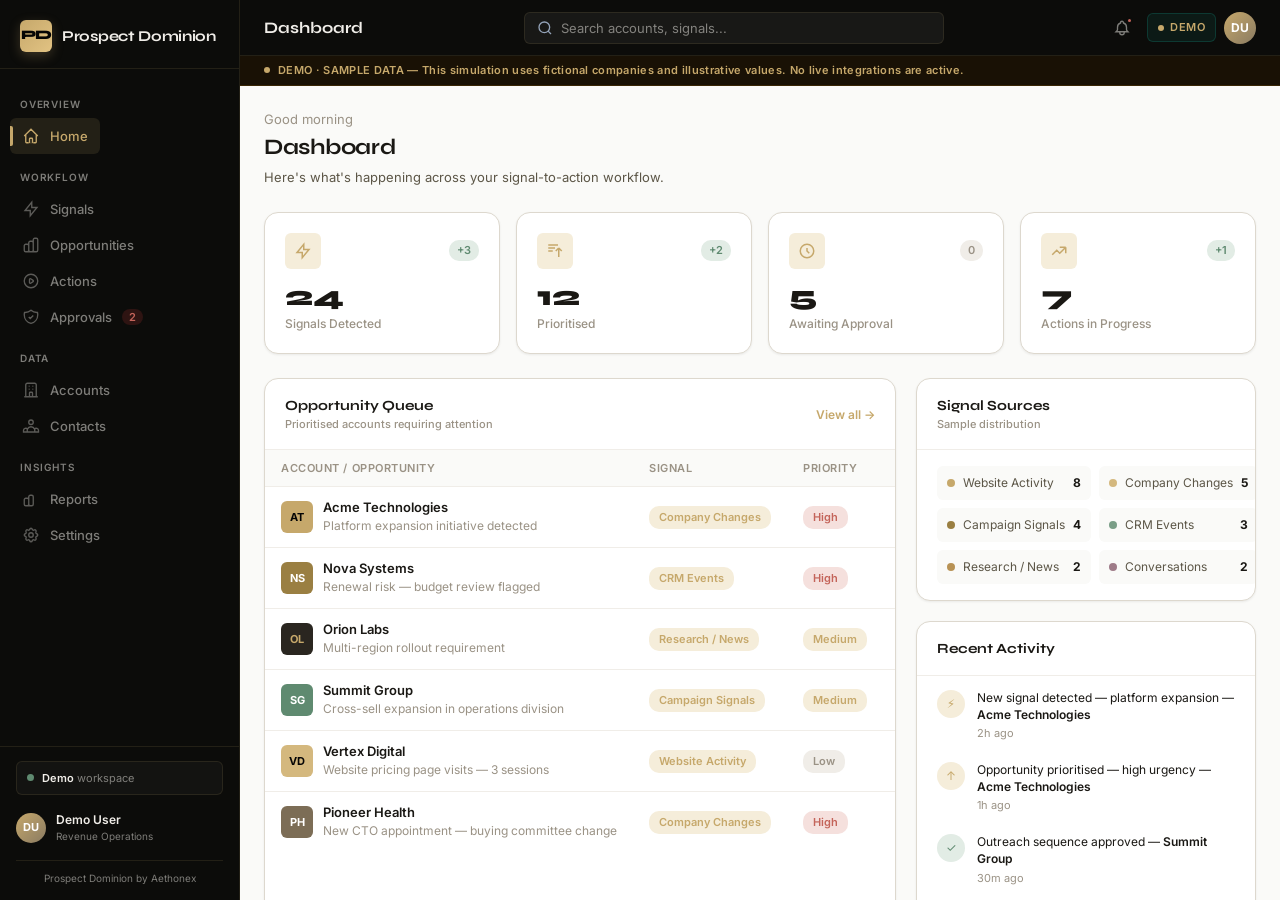
==== commit 5b55c86e: "Prepare Prospect Dominion v0.2.0 release" ====
--- a/demo/demo/index.html
+++ b/demo/demo/index.html
@@ -3,12 +3,12 @@
 <head>
   <meta charset="UTF-8">
   <meta name="viewport" content="width=device-width, initial-scale=1.0">
-  <title>Prospect Dominion — Dashboard</title>
+  <title>Prospect Dominion | Simulation & Dashboard</title>
   <meta name="description" content="Prospect Dominion by Aethonex — governed signal-to-action operating layer for revenue teams. Product simulation with sample data.">
   <meta name="robots" content="index, follow">
   <link rel="canonical" href="https://dominion.aethonex.com/demo/">
-  <meta property="og:title" content="Prospect Dominion — Dashboard">
-  <meta property="og:description" content="Governed signal-to-action operating layer for revenue teams. Product simulation.">
+  <meta property="og:title" content="Prospect Dominion | Simulation & Dashboard">
+  <meta property="og:description" content="Governed signal-to-action operating layer for revenue teams. Product Simulation.">
   <meta property="og:url" content="https://dominion.aethonex.com/demo/">
   <meta property="og:site_name" content="Prospect Dominion by Aethonex">
   <meta property="og:type" content="website">
@@ -155,7 +155,7 @@
                   <div class="card-title">Opportunity Queue</div>
                   <div class="card-subtitle">Prioritised accounts requiring attention</div>
                 </div>
-                <span class="card-action-link" onclick="window.pdApp.navigate('opportunities')">View all →</span>
+                <button type="button" class="card-action-link" aria-label="View all opportunities" onclick="window.pdApp.navigate('opportunities')">View all <span aria-hidden="true">→</span></button>
               </div>
               <div class="card-body">
                 <div class="data-table-wrap" id="dashboard-opp-table"></div>
--- a/demo/app.css
+++ b/demo/app.css
@@ -614,6 +614,10 @@
 .card-body.padded { padding: 20px; }
 
 .card-action-link {
+  padding: 4px 0;
+  border: 0;
+  background: transparent;
+  text-align: left;
   font-size: 12px;
   color: var(--blue);
   font-weight: 600;
@@ -622,6 +626,7 @@
 }
 
 .card-action-link:hover { opacity: 0.8; }
+.card-action-link:focus-visible { outline: 2px solid var(--blue); outline-offset: 3px; border-radius: 2px; }
 
 /* --- Opportunity Table --- */
 .opp-table {
@@ -652,6 +657,8 @@
 .opp-table tr { transition: background 0.1s; cursor: pointer; }
 .opp-table tbody tr:hover { background: var(--surface-hover); }
 .opp-table tbody tr:last-child td { border-bottom: none; }
+.opp-table tbody tr.opp-empty { cursor: default; }
+.opp-table tbody tr.opp-empty td { padding: 24px 16px; color: var(--text-muted); text-align: center; }
 
 .opp-company {
   display: flex;
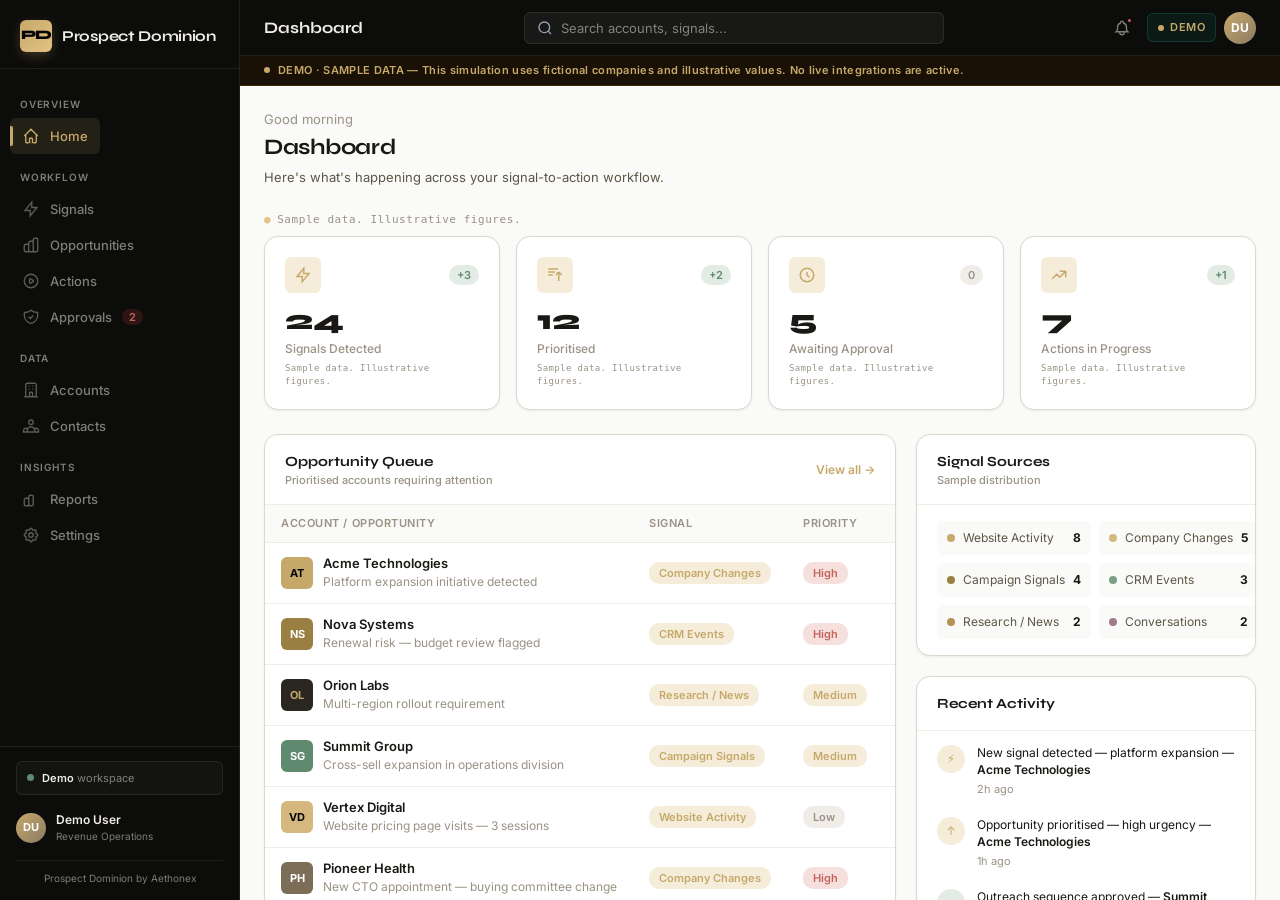
==== commit e838687c: "feat: complete UI/UX overhaul, fix PilotStore signatures, and harden demo validation - Elevate opera" ====
--- a/demo/demo/index.html
+++ b/demo/demo/index.html
@@ -144,6 +144,7 @@
           </div>
 
           <!-- KPIs -->
+          <div class="kpi-sample-banner" style="font-size:11px;font-family:monospace;color:var(--text-muted,#8d9287);margin-bottom:8px;letter-spacing:0.05em;display:flex;align-items:center;gap:6px;"><span style="color:#e2c383;">●</span> Sample data. Illustrative figures.</div>
           <div class="kpi-grid" id="kpi-grid"></div>
 
           <!-- Main Grid: Queue + Side panels -->
